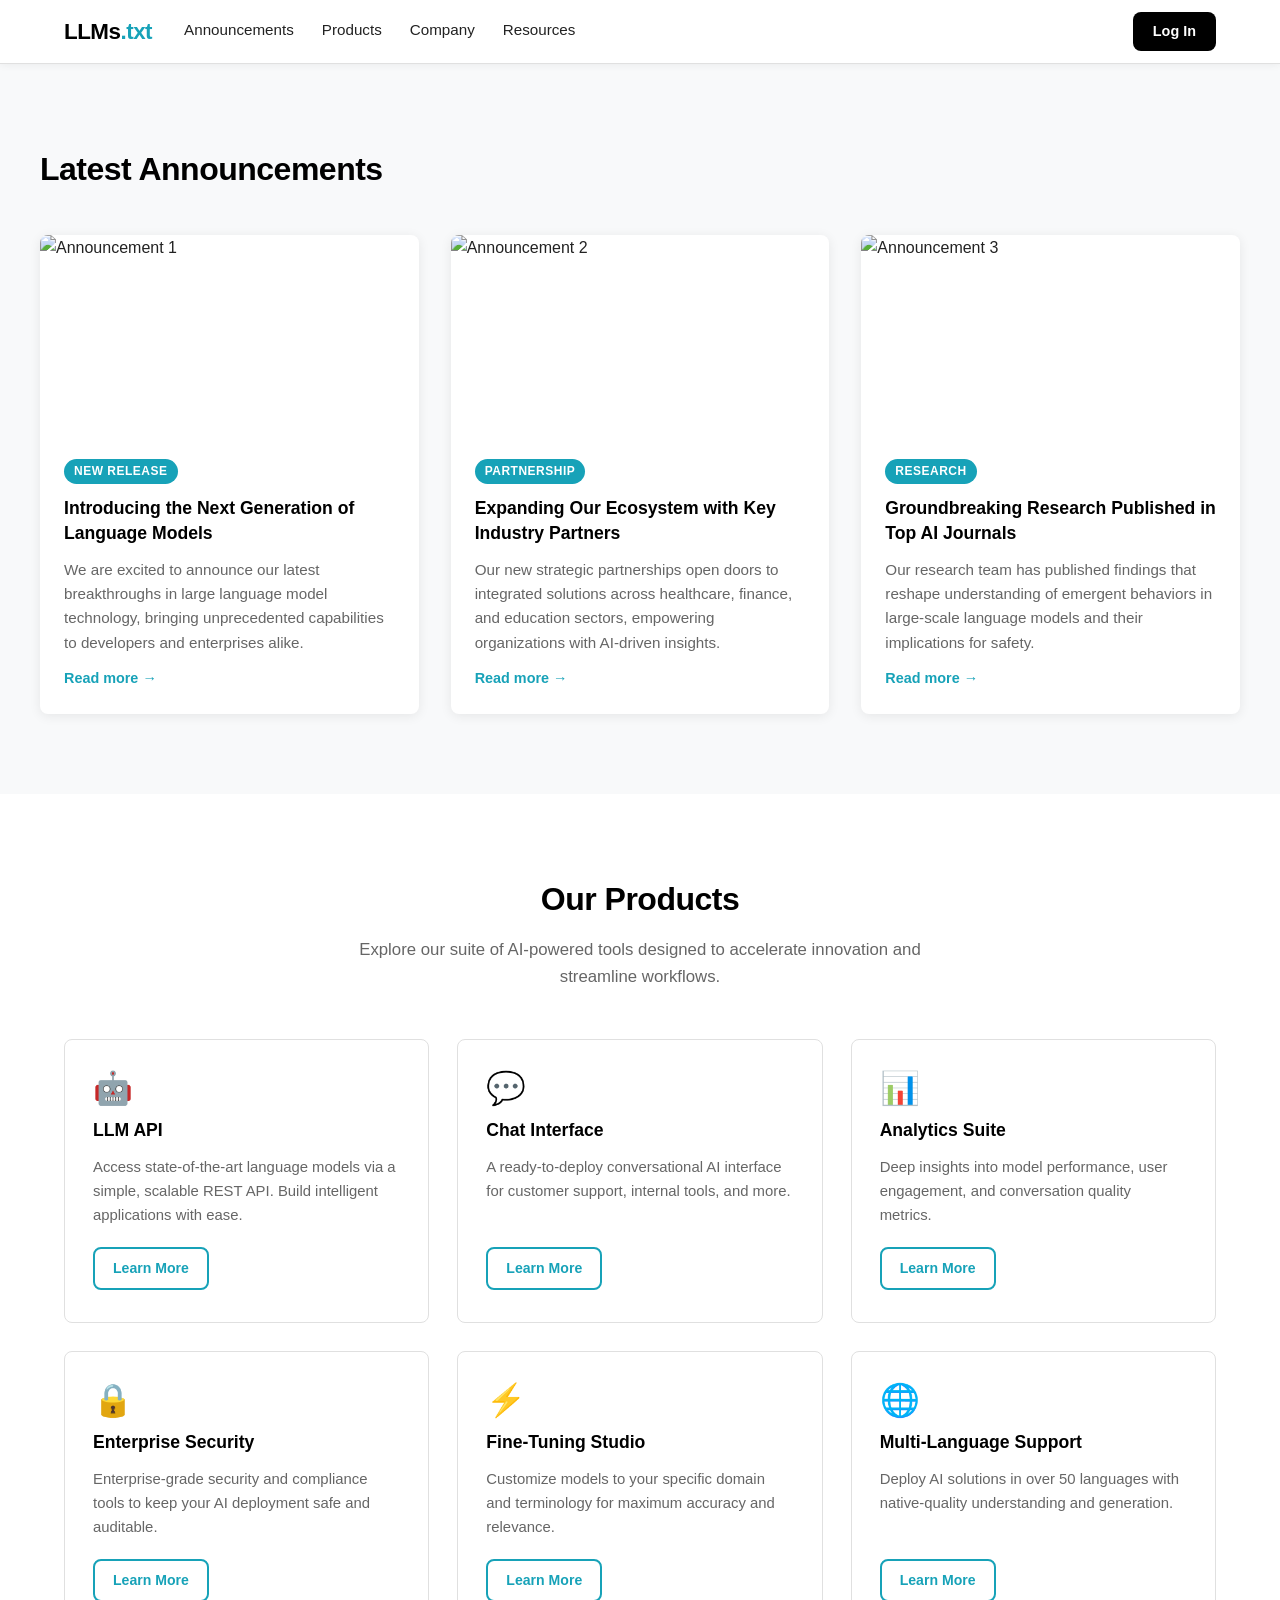
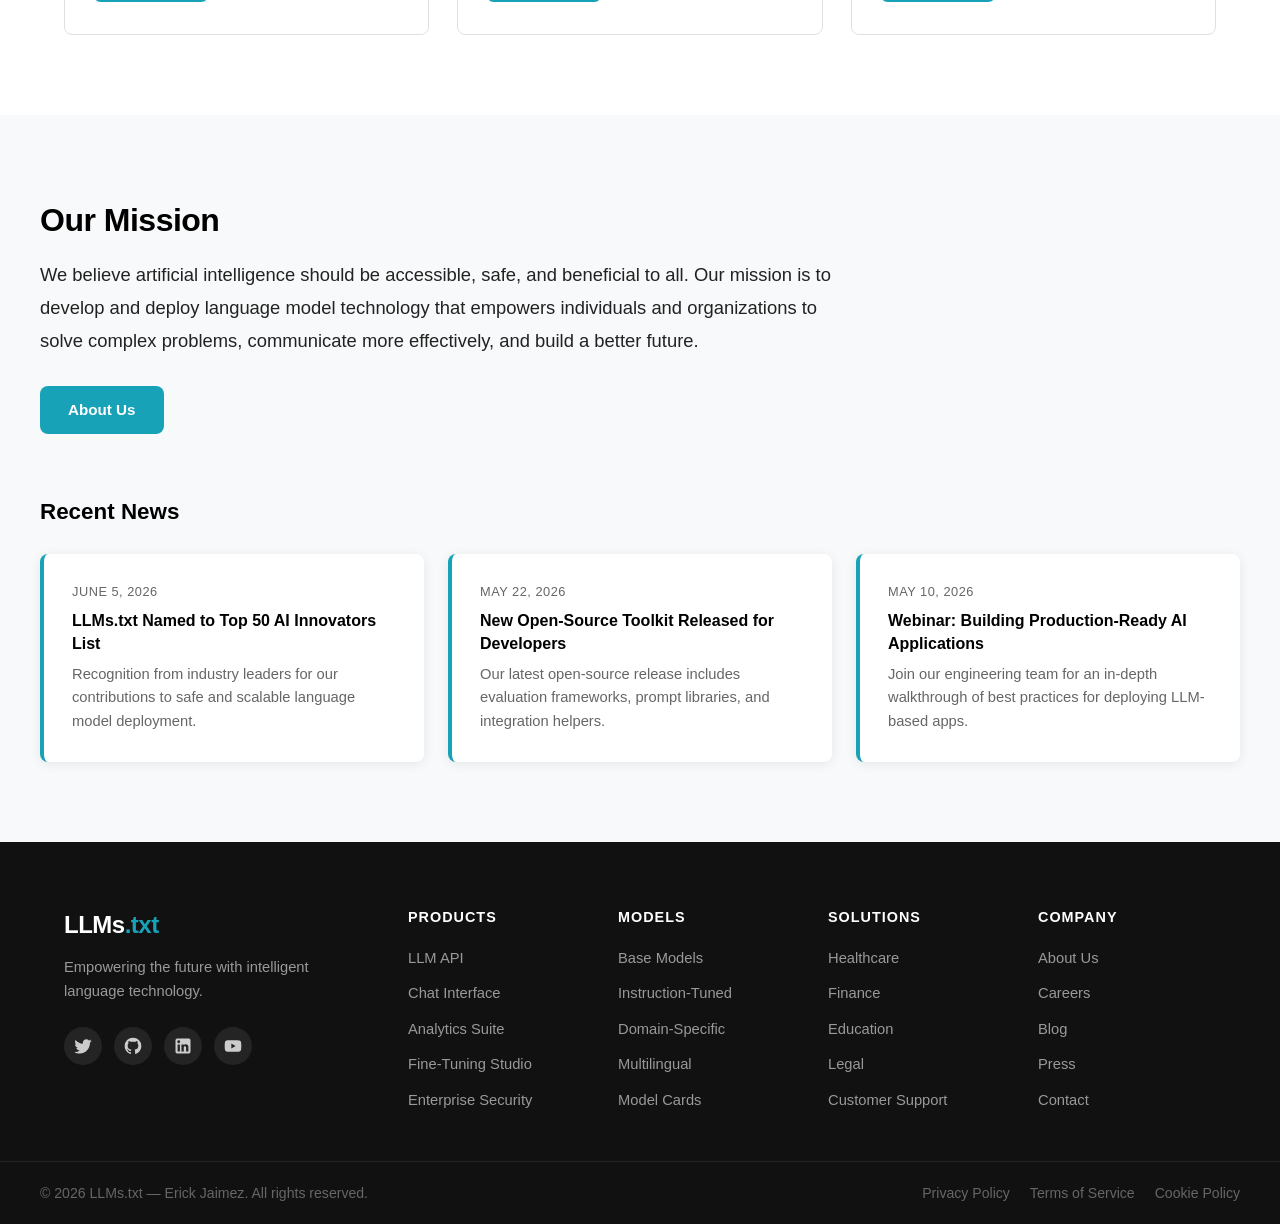
==== index.html @ 75231e80 "Implement UI plan" ====
<!DOCTYPE html>
<html lang="en">
<head>
  <meta charset="UTF-8" />
  <meta name="viewport" content="width=device-width, initial-scale=1.0" />
  <title>LLMs.txt - Erick Jaimez</title>
  <link rel="stylesheet" href="styles.css" />
</head>
<body>

  <!-- HEADER -->
  <header class="site-header">
    <div class="header-inner">
      <a href="/" class="logo">LLMs<span>.txt</span></a>
      <nav class="main-nav">
        <a href="#announcements">Announcements</a>
        <a href="#products">Products</a>
        <a href="#company">Company</a>
        <a href="#footer">Resources</a>
      </nav>
      <div class="header-actions">
        <a href="#login" class="btn-login">Log In</a>
      </div>
    </div>
  </header>

  <!-- MAIN -->
  <main class="site-main">

    <!-- ANNOUNCEMENTS SECTION -->
    <section id="announcements" class="section announcements-section">
      <h2 class="section-title">Latest Announcements</h2>
      <div class="announcements-grid">

        <article class="announcement-card">
          <div class="announcement-image">
            <img src="https://placehold.co/480x300?text=Announcement+1" alt="Announcement 1" />
          </div>
          <div class="announcement-content">
            <span class="announcement-tag">New Release</span>
            <h3>Introducing the Next Generation of Language Models</h3>
            <p>We are excited to announce our latest breakthroughs in large language model technology, bringing unprecedented capabilities to developers and enterprises alike.</p>
            <a href="#" class="read-more">Read more →</a>
          </div>
        </article>

        <article class="announcement-card">
          <div class="announcement-image">
            <img src="https://placehold.co/480x300?text=Announcement+2" alt="Announcement 2" />
          </div>
          <div class="announcement-content">
            <span class="announcement-tag">Partnership</span>
            <h3>Expanding Our Ecosystem with Key Industry Partners</h3>
            <p>Our new strategic partnerships open doors to integrated solutions across healthcare, finance, and education sectors, empowering organizations with AI-driven insights.</p>
            <a href="#" class="read-more">Read more →</a>
          </div>
        </article>

        <article class="announcement-card">
          <div class="announcement-image">
            <img src="https://placehold.co/480x300?text=Announcement+3" alt="Announcement 3" />
          </div>
          <div class="announcement-content">
            <span class="announcement-tag">Research</span>
            <h3>Groundbreaking Research Published in Top AI Journals</h3>
            <p>Our research team has published findings that reshape understanding of emergent behaviors in large-scale language models and their implications for safety.</p>
            <a href="#" class="read-more">Read more →</a>
          </div>
        </article>

      </div>
    </section>

    <!-- PRODUCTS SECTION -->
    <section id="products" class="section products-section">
      <div class="products-intro">
        <h2 class="section-title">Our Products</h2>
        <p class="section-subtitle">Explore our suite of AI-powered tools designed to accelerate innovation and streamline workflows.</p>
      </div>
      <div class="products-grid">

        <div class="product-card">
          <div class="product-icon">🤖</div>
          <h3>LLM API</h3>
          <p>Access state-of-the-art language models via a simple, scalable REST API. Build intelligent applications with ease.</p>
          <a href="#" class="btn-secondary">Learn More</a>
        </div>

        <div class="product-card">
          <div class="product-icon">💬</div>
          <h3>Chat Interface</h3>
          <p>A ready-to-deploy conversational AI interface for customer support, internal tools, and more.</p>
          <a href="#" class="btn-secondary">Learn More</a>
        </div>

        <div class="product-card">
          <div class="product-icon">📊</div>
          <h3>Analytics Suite</h3>
          <p>Deep insights into model performance, user engagement, and conversation quality metrics.</p>
          <a href="#" class="btn-secondary">Learn More</a>
        </div>

        <div class="product-card">
          <div class="product-icon">🔒</div>
          <h3>Enterprise Security</h3>
          <p>Enterprise-grade security and compliance tools to keep your AI deployment safe and auditable.</p>
          <a href="#" class="btn-secondary">Learn More</a>
        </div>

        <div class="product-card">
          <div class="product-icon">⚡</div>
          <h3>Fine-Tuning Studio</h3>
          <p>Customize models to your specific domain and terminology for maximum accuracy and relevance.</p>
          <a href="#" class="btn-secondary">Learn More</a>
        </div>

        <div class="product-card">
          <div class="product-icon">🌐</div>
          <h3>Multi-Language Support</h3>
          <p>Deploy AI solutions in over 50 languages with native-quality understanding and generation.</p>
          <a href="#" class="btn-secondary">Learn More</a>
        </div>

      </div>
    </section>

    <!-- COMPANY INFORMATION SECTION -->
    <section id="company" class="section company-section">
      <div class="company-mission">
        <h2 class="section-title">Our Mission</h2>
        <p class="mission-statement">We believe artificial intelligence should be accessible, safe, and beneficial to all. Our mission is to develop and deploy language model technology that empowers individuals and organizations to solve complex problems, communicate more effectively, and build a better future.</p>
        <a href="#" class="btn-primary">About Us</a>
      </div>

      <div class="news-articles">
        <h3 class="subsection-title">Recent News</h3>
        <div class="news-grid">

          <article class="news-card">
            <span class="news-date">June 5, 2026</span>
            <h4><a href="#">LLMs.txt Named to Top 50 AI Innovators List</a></h4>
            <p>Recognition from industry leaders for our contributions to safe and scalable language model deployment.</p>
          </article>

          <article class="news-card">
            <span class="news-date">May 22, 2026</span>
            <h4><a href="#">New Open-Source Toolkit Released for Developers</a></h4>
            <p>Our latest open-source release includes evaluation frameworks, prompt libraries, and integration helpers.</p>
          </article>

          <article class="news-card">
            <span class="news-date">May 10, 2026</span>
            <h4><a href="#">Webinar: Building Production-Ready AI Applications</a></h4>
            <p>Join our engineering team for an in-depth walkthrough of best practices for deploying LLM-based apps.</p>
          </article>

        </div>
      </div>
    </section>

  </main>

  <!-- FOOTER -->
  <footer id="footer" class="site-footer">
    <div class="footer-inner">

      <div class="footer-brand">
        <a href="/" class="footer-logo">LLMs<span>.txt</span></a>
        <p class="footer-tagline">Empowering the future with intelligent language technology.</p>
        <div class="social-icons">
          <a href="#" class="social-icon" aria-label="Twitter">
            <svg xmlns="http://www.w3.org/2000/svg" viewBox="0 0 24 24" fill="currentColor" width="20" height="20"><path d="M22.46 6c-.77.35-1.6.58-2.46.69.88-.53 1.56-1.37 1.88-2.38-.83.5-1.75.85-2.72 1.05C18.37 4.5 17.26 4 16 4c-2.35 0-4.27 1.92-4.27 4.29 0 .34.04.67.11.98C8.28 9.09 5.11 7.38 3 4.79c-.37.63-.58 1.37-.58 2.15 0 1.49.75 2.81 1.91 3.56-.71 0-1.37-.2-1.95-.5v.03c0 2.08 1.48 3.82 3.44 4.21a4.22 4.22 0 0 1-1.93.07 4.28 4.28 0 0 0 4 2.98 8.521 8.521 0 0 1-5.33 1.84c-.34 0-.68-.02-1.02-.06C3.44 20.29 5.7 21 8.12 21 16 21 20.33 14.46 20.33 8.79c0-.19 0-.37-.01-.56.84-.6 1.56-1.36 2.14-2.23z"/></svg>
          </a>
          <a href="#" class="social-icon" aria-label="GitHub">
            <svg xmlns="http://www.w3.org/2000/svg" viewBox="0 0 24 24" fill="currentColor" width="20" height="20"><path d="M12 2A10 10 0 0 0 2 12c0 4.42 2.87 8.17 6.84 9.5.5.08.66-.23.66-.5v-1.69c-2.77.6-3.36-1.34-3.36-1.34-.46-1.16-1.11-1.47-1.11-1.47-.91-.62.07-.6.07-.6 1 .07 1.53 1.03 1.53 1.03.87 1.52 2.34 1.07 2.91.83.09-.65.35-1.09.63-1.34-2.22-.25-4.55-1.11-4.55-4.92 0-1.11.38-2 1.03-2.71-.1-.25-.45-1.29.1-2.64 0 0 .84-.27 2.75 1.02.79-.22 1.65-.33 2.5-.33.85 0 1.71.11 2.5.33 1.91-1.29 2.75-1.02 2.75-1.02.55 1.35.2 2.39.1 2.64.65.71 1.03 1.6 1.03 2.71 0 3.82-2.34 4.66-4.57 4.91.36.31.69.92.69 1.85V21c0 .27.16.59.67.5C19.14 20.16 22 16.42 22 12A10 10 0 0 0 12 2z"/></svg>
          </a>
          <a href="#" class="social-icon" aria-label="LinkedIn">
            <svg xmlns="http://www.w3.org/2000/svg" viewBox="0 0 24 24" fill="currentColor" width="20" height="20"><path d="M19 3a2 2 0 0 1 2 2v14a2 2 0 0 1-2 2H5a2 2 0 0 1-2-2V5a2 2 0 0 1 2-2h14m-.5 15.5v-5.3a3.26 3.26 0 0 0-3.26-3.26c-.85 0-1.84.52-2.32 1.3v-1.11h-2.79v8.37h2.79v-4.93c0-.77.62-1.4 1.39-1.4a1.4 1.4 0 0 1 1.4 1.4v4.93h2.79M6.88 8.56a1.68 1.68 0 0 0 1.68-1.68c0-.93-.75-1.69-1.68-1.69a1.69 1.69 0 0 0-1.69 1.69c0 .93.76 1.68 1.69 1.68m1.39 9.94v-8.37H5.5v8.37h2.77z"/></svg>
          </a>
          <a href="#" class="social-icon" aria-label="YouTube">
            <svg xmlns="http://www.w3.org/2000/svg" viewBox="0 0 24 24" fill="currentColor" width="20" height="20"><path d="M10 15l5.19-3L10 9v6m11.56-7.83c.13.47.22 1.1.28 1.9.07.8.1 1.49.1 2.09L22 12c0 2.19-.16 3.8-.44 4.83-.25.9-.83 1.48-1.73 1.73-.47.13-1.33.22-2.65.28-1.3.07-2.49.1-3.59.1L12 19c-4.19 0-6.8-.16-7.83-.44-.9-.25-1.48-.83-1.73-1.73-.13-.47-.22-1.1-.28-1.9-.07-.8-.1-1.49-.1-2.09L2 12c0-2.19.16-3.8.44-4.83.25-.9.83-1.48 1.73-1.73.47-.13 1.33-.22 2.65-.28 1.3-.07 2.49-.1 3.59-.1L12 5c4.19 0 6.8.16 7.83.44.9.25 1.48.83 1.73 1.73z"/></svg>
          </a>
        </div>
      </div>

      <div class="footer-links">
        <div class="footer-column">
          <h4>Products</h4>
          <ul>
            <li><a href="#">LLM API</a></li>
            <li><a href="#">Chat Interface</a></li>
            <li><a href="#">Analytics Suite</a></li>
            <li><a href="#">Fine-Tuning Studio</a></li>
            <li><a href="#">Enterprise Security</a></li>
          </ul>
        </div>

        <div class="footer-column">
          <h4>Models</h4>
          <ul>
            <li><a href="#">Base Models</a></li>
            <li><a href="#">Instruction-Tuned</a></li>
            <li><a href="#">Domain-Specific</a></li>
            <li><a href="#">Multilingual</a></li>
            <li><a href="#">Model Cards</a></li>
          </ul>
        </div>

        <div class="footer-column">
          <h4>Solutions</h4>
          <ul>
            <li><a href="#">Healthcare</a></li>
            <li><a href="#">Finance</a></li>
            <li><a href="#">Education</a></li>
            <li><a href="#">Legal</a></li>
            <li><a href="#">Customer Support</a></li>
          </ul>
        </div>

        <div class="footer-column">
          <h4>Company</h4>
          <ul>
            <li><a href="#">About Us</a></li>
            <li><a href="#">Careers</a></li>
            <li><a href="#">Blog</a></li>
            <li><a href="#">Press</a></li>
            <li><a href="#">Contact</a></li>
          </ul>
        </div>
      </div>

    </div>

    <div class="footer-bottom">
      <div class="footer-bottom-inner">
        <p class="copyright">© 2026 LLMs.txt — Erick Jaimez. All rights reserved.</p>
        <div class="legal-links">
          <a href="#">Privacy Policy</a>
          <a href="#">Terms of Service</a>
          <a href="#">Cookie Policy</a>
        </div>
      </div>
    </div>
  </footer>

</body>
</html>
---- styles.css ----
/* =============================================
   DESIGN TOKENS
   ============================================= */
:root {
  --color-primary: #000000;
  --color-secondary: #17A2B8;
  --color-bg: #FFFFFF;
  --color-bg-alt: #F8F9FA;
  --color-bg-dark: #111111;
  --color-text: #222222;
  --color-text-light: #666666;
  --color-border: #E0E0E0;
  --font-family: -apple-system, BlinkMacSystemFont, 'Segoe UI', Roboto, Oxygen, Ubuntu, sans-serif;
  --header-height: 64px;
  --max-width: 1200px;
  --radius: 8px;
  --shadow: 0 2px 12px rgba(0,0,0,0.08);
  --shadow-hover: 0 6px 24px rgba(0,0,0,0.14);
  --transition: 0.2s ease;
}

/* =============================================
   RESET & BASE
   ============================================= */
*, *::before, *::after {
  box-sizing: border-box;
  margin: 0;
  padding: 0;
}

html {
  scroll-behavior: smooth;
}

body {
  font-family: var(--font-family);
  background-color: var(--color-bg);
  color: var(--color-text);
  line-height: 1.6;
  font-size: 16px;
}

a {
  color: var(--color-secondary);
  text-decoration: none;
  transition: color var(--transition);
}

a:hover {
  color: #0f7a8a;
}

img {
  max-width: 100%;
  height: auto;
  display: block;
  border-radius: var(--radius);
}

ul {
  list-style: none;
}

/* =============================================
   HEADER
   ============================================= */
.site-header {
  position: fixed;
  top: 0;
  left: 0;
  right: 0;
  height: var(--header-height);
  background: var(--color-bg);
  border-bottom: 1px solid var(--color-border);
  z-index: 1000;
  box-shadow: 0 1px 8px rgba(0,0,0,0.06);
}

.header-inner {
  max-width: var(--max-width);
  margin: 0 auto;
  padding: 0 24px;
  height: 100%;
  display: flex;
  align-items: center;
  gap: 32px;
}

.logo {
  font-size: 1.4rem;
  font-weight: 700;
  color: var(--color-primary);
  letter-spacing: -0.5px;
  flex-shrink: 0;
}

.logo span {
  color: var(--color-secondary);
}

.logo:hover {
  color: var(--color-primary);
  opacity: 0.8;
}

.main-nav {
  display: flex;
  align-items: center;
  gap: 28px;
  flex: 1;
}

.main-nav a {
  color: var(--color-text);
  font-weight: 500;
  font-size: 0.95rem;
  padding: 4px 0;
  border-bottom: 2px solid transparent;
  transition: color var(--transition), border-color var(--transition);
}

.main-nav a:hover {
  color: var(--color-secondary);
  border-bottom-color: var(--color-secondary);
}

.header-actions {
  flex-shrink: 0;
  margin-left: auto;
}

.btn-login {
  display: inline-block;
  padding: 8px 20px;
  background: var(--color-primary);
  color: #FFFFFF !important;
  border-radius: var(--radius);
  font-weight: 600;
  font-size: 0.9rem;
  transition: background var(--transition), transform var(--transition);
}

.btn-login:hover {
  background: #333333;
  transform: translateY(-1px);
  color: #FFFFFF !important;
}

/* =============================================
   MAIN LAYOUT
   ============================================= */
.site-main {
  margin-top: var(--header-height);
}

.section {
  padding: 80px 24px;
  max-width: var(--max-width);
  margin: 0 auto;
}

.section-title {
  font-size: 2rem;
  font-weight: 700;
  color: var(--color-primary);
  margin-bottom: 12px;
  letter-spacing: -0.5px;
}

.section-subtitle {
  font-size: 1.05rem;
  color: var(--color-text-light);
  margin-bottom: 40px;
  max-width: 600px;
}

.subsection-title {
  font-size: 1.4rem;
  font-weight: 700;
  color: var(--color-primary);
  margin-bottom: 24px;
  margin-top: 60px;
}

/* =============================================
   ANNOUNCEMENTS SECTION
   ============================================= */
.announcements-section {
  background: var(--color-bg-alt);
  max-width: 100%;
  padding: 80px 24px;
}

.announcements-section .section-title {
  max-width: var(--max-width);
  margin: 0 auto 40px;
}

.announcements-grid {
  max-width: var(--max-width);
  margin: 0 auto;
  display: grid;
  grid-template-columns: repeat(auto-fit, minmax(320px, 1fr));
  gap: 32px;
}

.announcement-card {
  background: var(--color-bg);
  border-radius: var(--radius);
  overflow: hidden;
  box-shadow: var(--shadow);
  transition: box-shadow var(--transition), transform var(--transition);
  display: flex;
  flex-direction: column;
}

.announcement-card:hover {
  box-shadow: var(--shadow-hover);
  transform: translateY(-3px);
}

.announcement-image img {
  width: 100%;
  height: 200px;
  object-fit: cover;
  border-radius: 0;
}

.announcement-content {
  padding: 24px;
  flex: 1;
  display: flex;
  flex-direction: column;
  gap: 12px;
}

.announcement-tag {
  display: inline-block;
  background: var(--color-secondary);
  color: #FFFFFF;
  font-size: 0.75rem;
  font-weight: 600;
  padding: 3px 10px;
  border-radius: 20px;
  text-transform: uppercase;
  letter-spacing: 0.5px;
  width: fit-content;
}

.announcement-content h3 {
  font-size: 1.1rem;
  font-weight: 700;
  color: var(--color-primary);
  line-height: 1.4;
}

.announcement-content p {
  color: var(--color-text-light);
  font-size: 0.95rem;
  flex: 1;
}

.read-more {
  font-weight: 600;
  font-size: 0.9rem;
  color: var(--color-secondary);
  transition: gap var(--transition);
  display: inline-flex;
  align-items: center;
  gap: 4px;
}

.read-more:hover {
  color: #0f7a8a;
  gap: 8px;
}

/* =============================================
   PRODUCTS SECTION
   ============================================= */
.products-section {
  text-align: center;
}

.products-intro {
  margin-bottom: 48px;
}

.products-intro .section-subtitle {
  margin: 0 auto;
}

.products-grid {
  display: grid;
  grid-template-columns: repeat(auto-fit, minmax(280px, 1fr));
  gap: 28px;
  text-align: left;
}

.product-card {
  background: var(--color-bg);
  border: 1px solid var(--color-border);
  border-radius: var(--radius);
  padding: 32px 28px;
  display: flex;
  flex-direction: column;
  gap: 12px;
  transition: box-shadow var(--transition), transform var(--transition), border-color var(--transition);
}

.product-card:hover {
  box-shadow: var(--shadow-hover);
  transform: translateY(-3px);
  border-color: var(--color-secondary);
}

.product-icon {
  font-size: 2rem;
  line-height: 1;
}

.product-card h3 {
  font-size: 1.1rem;
  font-weight: 700;
  color: var(--color-primary);
}

.product-card p {
  color: var(--color-text-light);
  font-size: 0.93rem;
  flex: 1;
}

.btn-secondary {
  display: inline-block;
  padding: 8px 18px;
  border: 2px solid var(--color-secondary);
  color: var(--color-secondary);
  border-radius: var(--radius);
  font-weight: 600;
  font-size: 0.88rem;
  transition: background var(--transition), color var(--transition), transform var(--transition);
  width: fit-content;
  margin-top: 8px;
}

.btn-secondary:hover {
  background: var(--color-secondary);
  color: #FFFFFF;
  transform: translateY(-1px);
}

/* =============================================
   COMPANY SECTION
   ============================================= */
.company-section {
  background: var(--color-bg-alt);
  max-width: 100%;
  padding: 80px 24px;
}

.company-mission {
  max-width: var(--max-width);
  margin: 0 auto 0;
}

.mission-statement {
  font-size: 1.15rem;
  color: var(--color-text);
  line-height: 1.8;
  margin-bottom: 28px;
  max-width: 800px;
}

.btn-primary {
  display: inline-block;
  padding: 12px 28px;
  background: var(--color-secondary);
  color: #FFFFFF;
  border-radius: var(--radius);
  font-weight: 600;
  font-size: 0.95rem;
  transition: background var(--transition), transform var(--transition);
}

.btn-primary:hover {
  background: #0f7a8a;
  color: #FFFFFF;
  transform: translateY(-1px);
}

.news-articles {
  max-width: var(--max-width);
  margin: 0 auto;
}

.news-grid {
  display: grid;
  grid-template-columns: repeat(auto-fit, minmax(280px, 1fr));
  gap: 24px;
}

.news-card {
  background: var(--color-bg);
  border-radius: var(--radius);
  padding: 28px;
  border-left: 4px solid var(--color-secondary);
  box-shadow: var(--shadow);
  display: flex;
  flex-direction: column;
  gap: 8px;
  transition: box-shadow var(--transition), transform var(--transition);
}

.news-card:hover {
  box-shadow: var(--shadow-hover);
  transform: translateY(-2px);
}

.news-date {
  font-size: 0.8rem;
  color: var(--color-text-light);
  font-weight: 500;
  text-transform: uppercase;
  letter-spacing: 0.5px;
}

.news-card h4 {
  font-size: 1rem;
  font-weight: 700;
  line-height: 1.4;
}

.news-card h4 a {
  color: var(--color-primary);
  transition: color var(--transition);
}

.news-card h4 a:hover {
  color: var(--color-secondary);
}

.news-card p {
  color: var(--color-text-light);
  font-size: 0.92rem;
}

/* =============================================
   FOOTER
   ============================================= */
.site-footer {
  background: var(--color-bg-dark);
  color: #CCCCCC;
  padding-top: 64px;
}

.footer-inner {
  max-width: var(--max-width);
  margin: 0 auto;
  padding: 0 24px 48px;
  display: grid;
  grid-template-columns: 280px 1fr;
  gap: 64px;
}

.footer-logo {
  font-size: 1.5rem;
  font-weight: 700;
  color: #FFFFFF;
  letter-spacing: -0.5px;
  display: inline-block;
  margin-bottom: 12px;
}

.footer-logo span {
  color: var(--color-secondary);
}

.footer-logo:hover {
  color: #FFFFFF;
  opacity: 0.85;
}

.footer-tagline {
  color: #999999;
  font-size: 0.92rem;
  line-height: 1.6;
  margin-bottom: 24px;
}

.social-icons {
  display: flex;
  gap: 12px;
  flex-wrap: wrap;
}

.social-icon {
  display: flex;
  align-items: center;
  justify-content: center;
  width: 38px;
  height: 38px;
  background: rgba(255,255,255,0.08);
  border-radius: 50%;
  color: #CCCCCC;
  transition: background var(--transition), color var(--transition), transform var(--transition);
}

.social-icon:hover {
  background: var(--color-secondary);
  color: #FFFFFF;
  transform: translateY(-2px);
}

.footer-links {
  display: grid;
  grid-template-columns: repeat(4, 1fr);
  gap: 32px;
}

.footer-column h4 {
  color: #FFFFFF;
  font-size: 0.9rem;
  font-weight: 700;
  text-transform: uppercase;
  letter-spacing: 1px;
  margin-bottom: 16px;
}

.footer-column ul {
  display: flex;
  flex-direction: column;
  gap: 10px;
}

.footer-column ul li a {
  color: #999999;
  font-size: 0.92rem;
  transition: color var(--transition);
}

.footer-column ul li a:hover {
  color: var(--color-secondary);
}

.footer-bottom {
  border-top: 1px solid rgba(255,255,255,0.08);
  padding: 20px 24px;
}

.footer-bottom-inner {
  max-width: var(--max-width);
  margin: 0 auto;
  display: flex;
  align-items: center;
  justify-content: space-between;
  gap: 24px;
  flex-wrap: wrap;
}

.copyright {
  color: #666666;
  font-size: 0.88rem;
}

.legal-links {
  display: flex;
  gap: 20px;
}

.legal-links a {
  color: #666666;
  font-size: 0.88rem;
  transition: color var(--transition);
}

.legal-links a:hover {
  color: var(--color-secondary);
}

/* =============================================
   RESPONSIVE BREAKPOINTS
   ============================================= */

/* Tablet */
@media (max-width: 900px) {
  .footer-inner {
    grid-template-columns: 1fr;
    gap: 40px;
  }

  .footer-links {
    grid-template-columns: repeat(2, 1fr);
  }

  .header-inner {
    gap: 20px;
  }

  .main-nav {
    gap: 18px;
  }
}

/* Mobile */
@media (max-width: 640px) {
  .main-nav {
    display: none;
  }

  .header-inner {
    justify-content: space-between;
  }

  .section {
    padding: 48px 16px;
  }

  .announcements-section,
  .company-section {
    padding: 48px 16px;
  }

  .section-title {
    font-size: 1.5rem;
  }

  .announcements-grid,
  .products-grid,
  .news-grid {
    grid-template-columns: 1fr;
  }

  .footer-links {
    grid-template-columns: repeat(2, 1fr);
    gap: 24px;
  }

  .footer-bottom-inner {
    flex-direction: column;
    align-items: flex-start;
    gap: 12px;
  }

  .legal-links {
    flex-wrap: wrap;
    gap: 12px;
  }

  .mission-statement {
    font-size: 1rem;
  }
}

@media (max-width: 400px) {
  .footer-links {
    grid-template-columns: 1fr;
  }
}
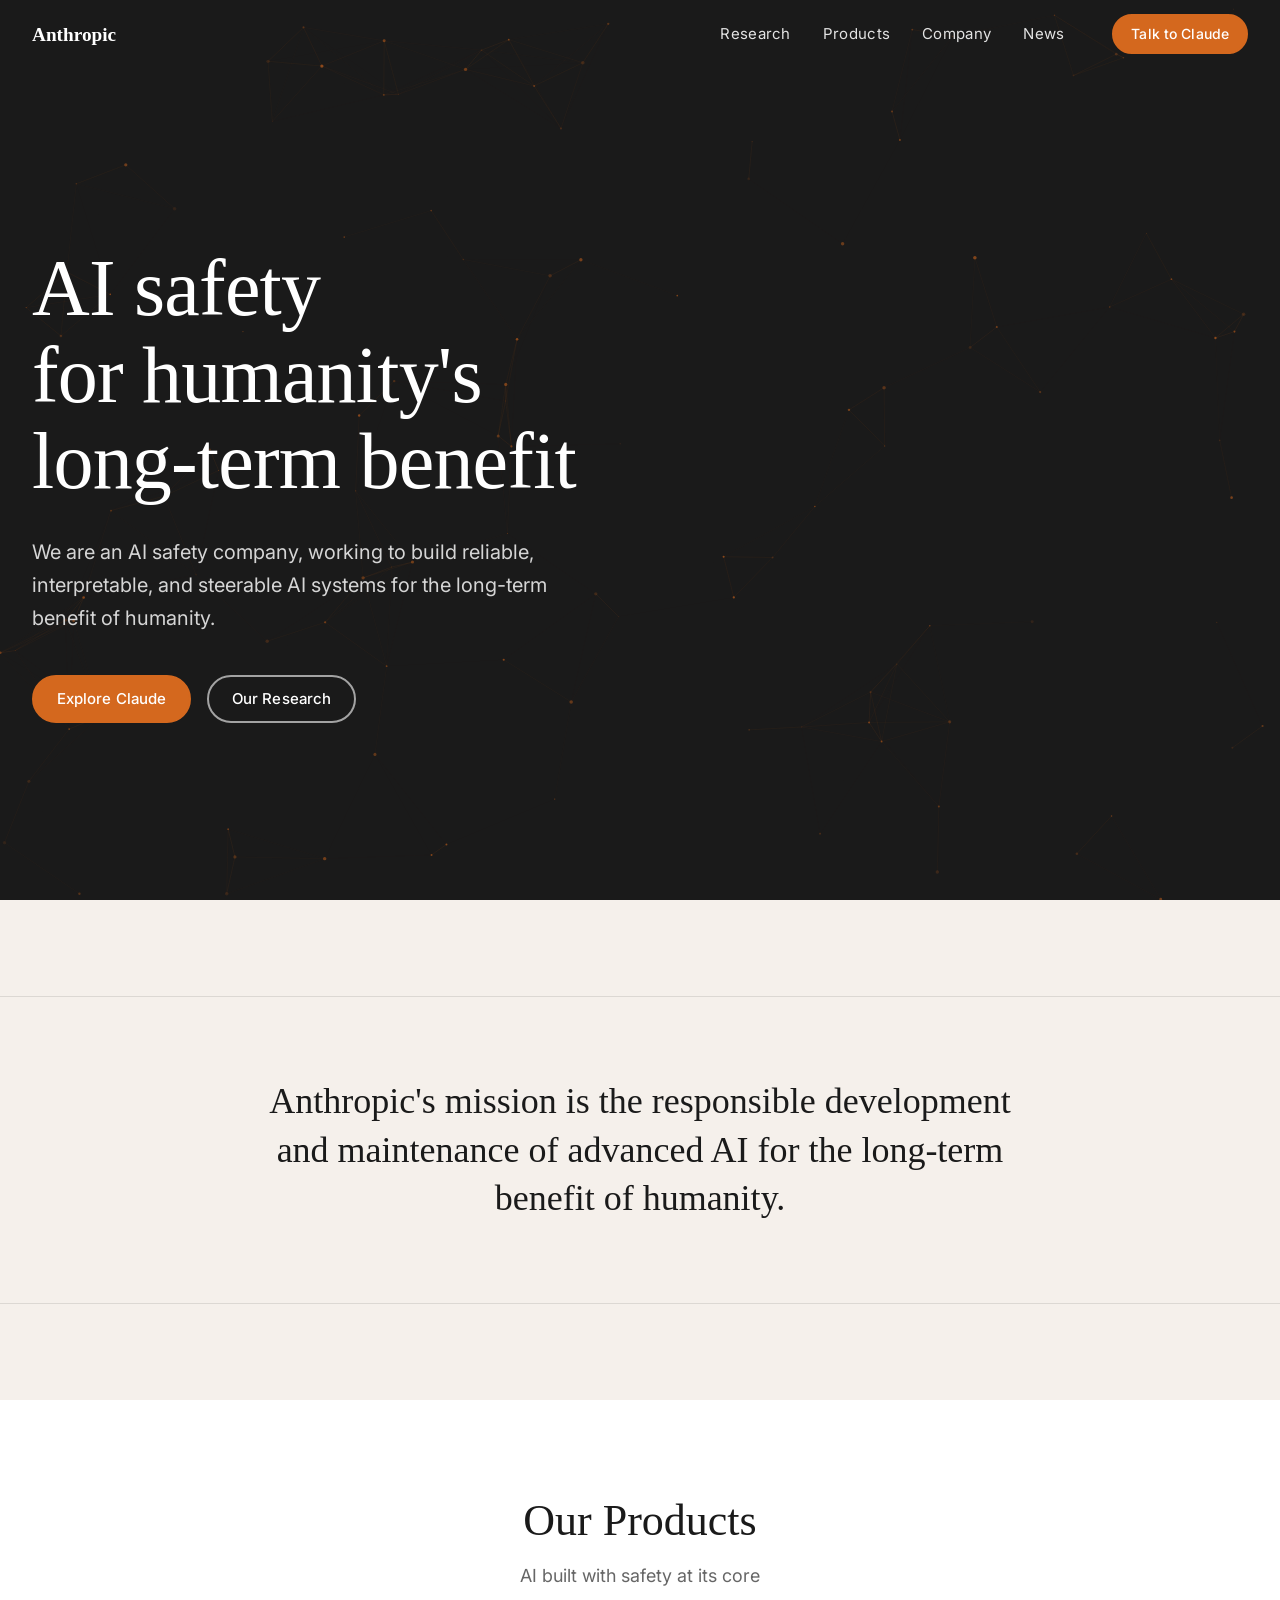
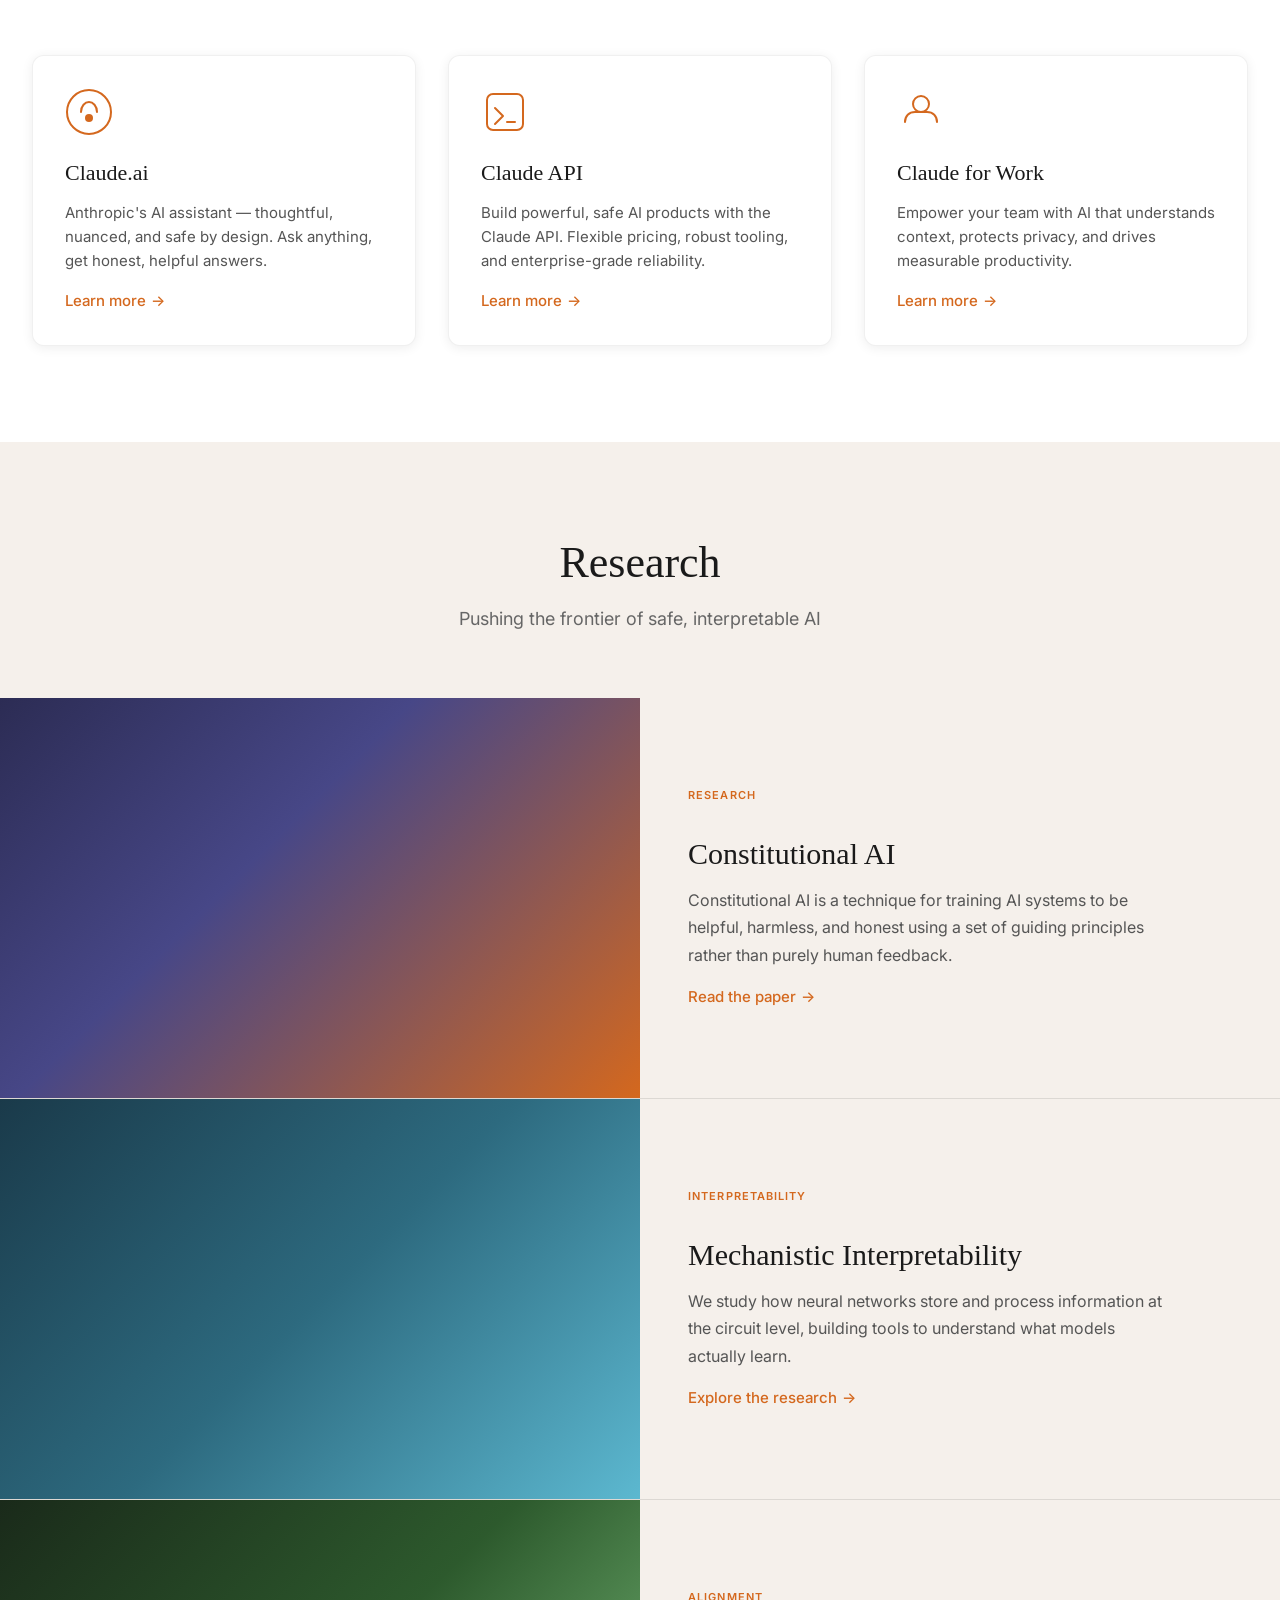
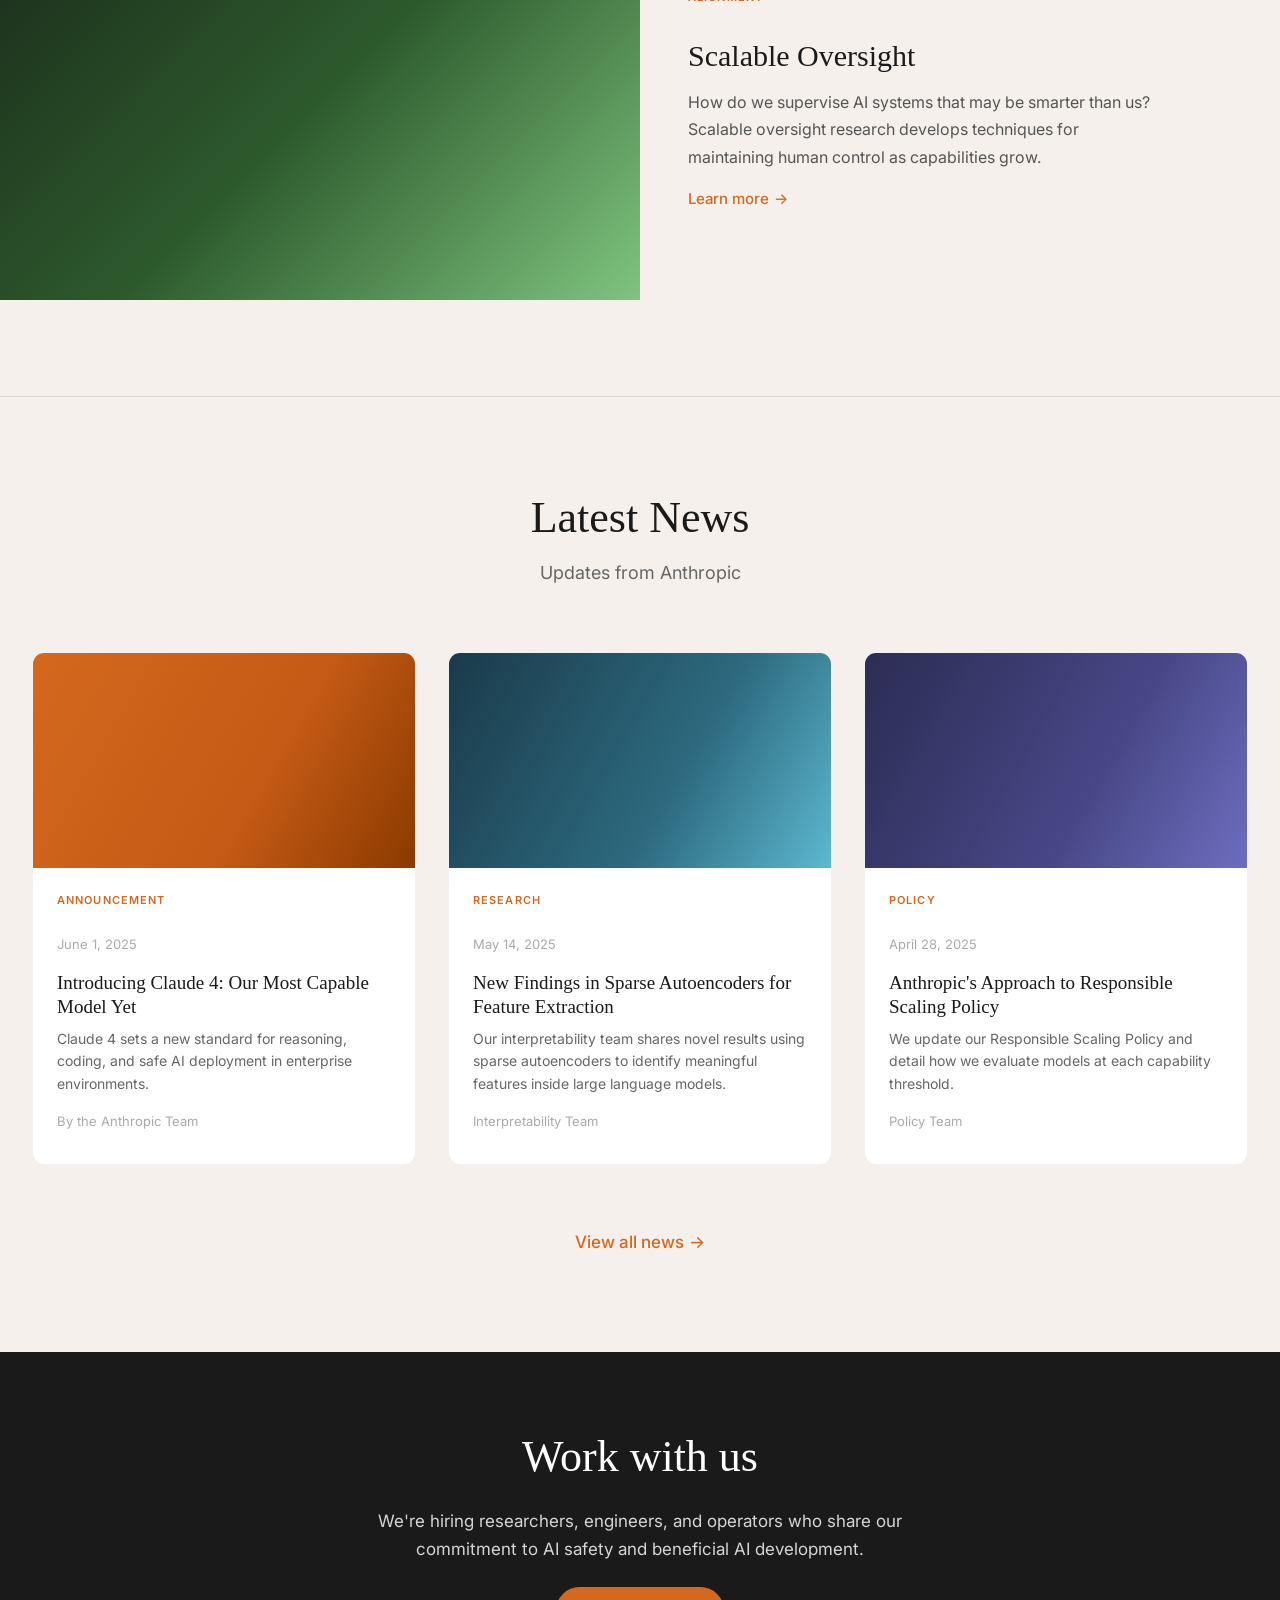
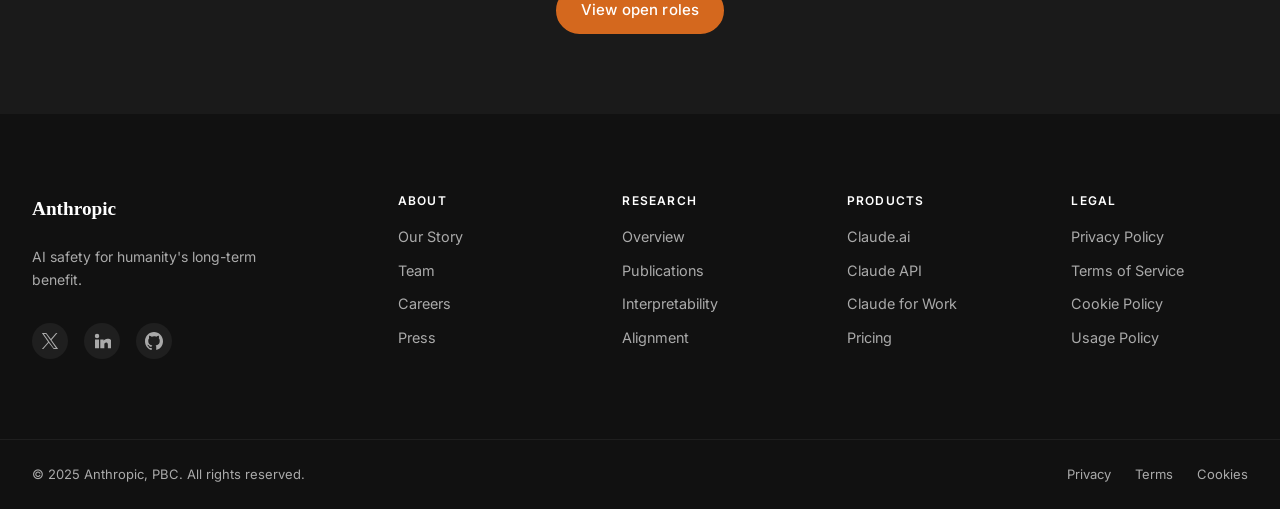
==== commit 6c59af31: "Implement UI plan" ====
--- a/index.html
+++ b/index.html
@@ -3,245 +3,358 @@
 <head>
   <meta charset="UTF-8" />
   <meta name="viewport" content="width=device-width, initial-scale=1.0" />
-  <title>LLMs.txt - Erick Jaimez</title>
+  <title>Anthropic — AI Safety Company</title>
+  <link rel="preconnect" href="https://fonts.googleapis.com" />
+  <link rel="preconnect" href="https://fonts.gstatic.com" crossorigin />
+  <link href="https://fonts.googleapis.com/css2?family=Inter:wght@300;400;500;600&display=swap" rel="stylesheet" />
   <link rel="stylesheet" href="styles.css" />
 </head>
 <body>
 
-  <!-- HEADER -->
-  <header class="site-header">
-    <div class="header-inner">
-      <a href="/" class="logo">LLMs<span>.txt</span></a>
-      <nav class="main-nav">
-        <a href="#announcements">Announcements</a>
-        <a href="#products">Products</a>
-        <a href="#company">Company</a>
-        <a href="#footer">Resources</a>
+  <!-- ═══════════════════════════════════════════════
+       NAVIGATION
+  ════════════════════════════════════════════════════ -->
+  <header class="site-nav" id="site-nav" role="banner">
+    <div class="nav-inner container">
+      <!-- Logo -->
+      <a href="/" class="nav-logo" aria-label="Anthropic home">
+        <svg class="logo-svg" viewBox="0 0 160 32" fill="none" xmlns="http://www.w3.org/2000/svg" aria-hidden="true">
+          <text x="0" y="24" font-family="Georgia, serif" font-size="22" font-weight="600" fill="currentColor">Anthropic</text>
+        </svg>
+      </a>
+
+      <!-- Primary links (desktop) -->
+      <nav class="nav-links" aria-label="Primary navigation">
+        <a href="#research" class="nav-link">Research</a>
+        <a href="#products" class="nav-link">Products</a>
+        <a href="#company" class="nav-link">Company</a>
+        <a href="#news" class="nav-link">News</a>
       </nav>
-      <div class="header-actions">
-        <a href="#login" class="btn-login">Log In</a>
-      </div>
+
+      <!-- CTA -->
+      <a href="#" class="btn btn-filled nav-cta">Talk to Claude</a>
+
+      <!-- Hamburger (mobile) -->
+      <button class="hamburger" id="hamburger" aria-label="Open menu" aria-expanded="false" aria-controls="mobile-drawer">
+        <span class="ham-bar"></span>
+        <span class="ham-bar"></span>
+        <span class="ham-bar"></span>
+      </button>
+    </div>
+
+    <!-- Mobile drawer -->
+    <div class="mobile-drawer" id="mobile-drawer" role="dialog" aria-modal="true" aria-label="Mobile navigation">
+      <nav class="mobile-nav-links" aria-label="Mobile navigation">
+        <a href="#research" class="mobile-nav-link">Research</a>
+        <a href="#products" class="mobile-nav-link">Products</a>
+        <a href="#company" class="mobile-nav-link">Company</a>
+        <a href="#news" class="mobile-nav-link">News</a>
+        <a href="#" class="btn btn-filled mobile-cta">Talk to Claude</a>
+      </nav>
     </div>
   </header>
 
-  <!-- MAIN -->
-  <main class="site-main">
-
-    <!-- ANNOUNCEMENTS SECTION -->
-    <section id="announcements" class="section announcements-section">
-      <h2 class="section-title">Latest Announcements</h2>
-      <div class="announcements-grid">
-
-        <article class="announcement-card">
-          <div class="announcement-image">
-            <img src="https://placehold.co/480x300?text=Announcement+1" alt="Announcement 1" />
+  <main id="main-content">
+
+    <!-- ═══════════════════════════════════════════════
+         HERO SECTION
+    ════════════════════════════════════════════════════ -->
+    <section class="hero" aria-label="Hero">
+      <canvas class="hero-canvas" id="hero-canvas" aria-hidden="true"></canvas>
+      <div class="hero-content container">
+        <div class="hero-text">
+          <h1 class="hero-headline">AI safety<br />for humanity's<br />long-term benefit</h1>
+          <p class="hero-sub">We are an AI safety company, working to build reliable, interpretable, and steerable AI systems for the long-term benefit of humanity.</p>
+          <div class="hero-ctas">
+            <a href="#products" class="btn btn-filled">Explore Claude</a>
+            <a href="#research" class="btn btn-outlined">Our Research</a>
           </div>
-          <div class="announcement-content">
-            <span class="announcement-tag">New Release</span>
-            <h3>Introducing the Next Generation of Language Models</h3>
-            <p>We are excited to announce our latest breakthroughs in large language model technology, bringing unprecedented capabilities to developers and enterprises alike.</p>
-            <a href="#" class="read-more">Read more →</a>
-          </div>
-        </article>
-
-        <article class="announcement-card">
-          <div class="announcement-image">
-            <img src="https://placehold.co/480x300?text=Announcement+2" alt="Announcement 2" />
-          </div>
-          <div class="announcement-content">
-            <span class="announcement-tag">Partnership</span>
-            <h3>Expanding Our Ecosystem with Key Industry Partners</h3>
-            <p>Our new strategic partnerships open doors to integrated solutions across healthcare, finance, and education sectors, empowering organizations with AI-driven insights.</p>
-            <a href="#" class="read-more">Read more →</a>
-          </div>
-        </article>
-
-        <article class="announcement-card">
-          <div class="announcement-image">
-            <img src="https://placehold.co/480x300?text=Announcement+3" alt="Announcement 3" />
-          </div>
-          <div class="announcement-content">
-            <span class="announcement-tag">Research</span>
-            <h3>Groundbreaking Research Published in Top AI Journals</h3>
-            <p>Our research team has published findings that reshape understanding of emergent behaviors in large-scale language models and their implications for safety.</p>
-            <a href="#" class="read-more">Read more →</a>
-          </div>
-        </article>
-
-      </div>
-    </section>
-
-    <!-- PRODUCTS SECTION -->
-    <section id="products" class="section products-section">
-      <div class="products-intro">
-        <h2 class="section-title">Our Products</h2>
-        <p class="section-subtitle">Explore our suite of AI-powered tools designed to accelerate innovation and streamline workflows.</p>
-      </div>
-      <div class="products-grid">
-
-        <div class="product-card">
-          <div class="product-icon">🤖</div>
-          <h3>LLM API</h3>
-          <p>Access state-of-the-art language models via a simple, scalable REST API. Build intelligent applications with ease.</p>
-          <a href="#" class="btn-secondary">Learn More</a>
-        </div>
-
-        <div class="product-card">
-          <div class="product-icon">💬</div>
-          <h3>Chat Interface</h3>
-          <p>A ready-to-deploy conversational AI interface for customer support, internal tools, and more.</p>
-          <a href="#" class="btn-secondary">Learn More</a>
-        </div>
-
-        <div class="product-card">
-          <div class="product-icon">📊</div>
-          <h3>Analytics Suite</h3>
-          <p>Deep insights into model performance, user engagement, and conversation quality metrics.</p>
-          <a href="#" class="btn-secondary">Learn More</a>
-        </div>
-
-        <div class="product-card">
-          <div class="product-icon">🔒</div>
-          <h3>Enterprise Security</h3>
-          <p>Enterprise-grade security and compliance tools to keep your AI deployment safe and auditable.</p>
-          <a href="#" class="btn-secondary">Learn More</a>
-        </div>
-
-        <div class="product-card">
-          <div class="product-icon">⚡</div>
-          <h3>Fine-Tuning Studio</h3>
-          <p>Customize models to your specific domain and terminology for maximum accuracy and relevance.</p>
-          <a href="#" class="btn-secondary">Learn More</a>
-        </div>
-
-        <div class="product-card">
-          <div class="product-icon">🌐</div>
-          <h3>Multi-Language Support</h3>
-          <p>Deploy AI solutions in over 50 languages with native-quality understanding and generation.</p>
-          <a href="#" class="btn-secondary">Learn More</a>
-        </div>
-
-      </div>
-    </section>
-
-    <!-- COMPANY INFORMATION SECTION -->
-    <section id="company" class="section company-section">
-      <div class="company-mission">
-        <h2 class="section-title">Our Mission</h2>
-        <p class="mission-statement">We believe artificial intelligence should be accessible, safe, and beneficial to all. Our mission is to develop and deploy language model technology that empowers individuals and organizations to solve complex problems, communicate more effectively, and build a better future.</p>
-        <a href="#" class="btn-primary">About Us</a>
-      </div>
-
-      <div class="news-articles">
-        <h3 class="subsection-title">Recent News</h3>
-        <div class="news-grid">
-
+        </div>
+      </div>
+    </section>
+
+    <!-- ═══════════════════════════════════════════════
+         MISSION STRIP
+    ════════════════════════════════════════════════════ -->
+    <section class="mission-strip" id="mission" aria-label="Mission statement">
+      <hr class="divider" />
+      <div class="container mission-inner">
+        <p class="mission-copy">
+          Anthropic's mission is the responsible development and maintenance of advanced AI for the long-term benefit of humanity.
+        </p>
+      </div>
+      <hr class="divider" />
+    </section>
+
+    <!-- ═══════════════════════════════════════════════
+         PRODUCTS SECTION
+    ════════════════════════════════════════════════════ -->
+    <section class="products-section" id="products" aria-labelledby="products-heading">
+      <div class="container">
+        <div class="section-header">
+          <h2 class="section-heading" id="products-heading">Our Products</h2>
+          <p class="section-subheading">AI built with safety at its core</p>
+        </div>
+        <div class="card-grid card-grid--3">
+          <!-- Card 1: Claude.ai -->
+          <article class="product-card">
+            <div class="product-icon" aria-hidden="true">
+              <svg viewBox="0 0 48 48" fill="none" xmlns="http://www.w3.org/2000/svg">
+                <circle cx="24" cy="24" r="22" stroke="#D4681E" stroke-width="2"/>
+                <path d="M16 24 C16 18 20 14 24 14 C28 14 32 18 32 24" stroke="#D4681E" stroke-width="2" stroke-linecap="round"/>
+                <circle cx="24" cy="30" r="4" fill="#D4681E"/>
+              </svg>
+            </div>
+            <h3 class="product-name">Claude.ai</h3>
+            <p class="product-desc">Anthropic's AI assistant — thoughtful, nuanced, and safe by design. Ask anything, get honest, helpful answers.</p>
+            <a href="#" class="text-link">Learn more <span aria-hidden="true">→</span></a>
+          </article>
+
+          <!-- Card 2: Claude API -->
+          <article class="product-card">
+            <div class="product-icon" aria-hidden="true">
+              <svg viewBox="0 0 48 48" fill="none" xmlns="http://www.w3.org/2000/svg">
+                <rect x="6" y="6" width="36" height="36" rx="6" stroke="#D4681E" stroke-width="2"/>
+                <path d="M14 20 L22 28 L14 36" stroke="#D4681E" stroke-width="2" stroke-linecap="round" stroke-linejoin="round"/>
+                <path d="M26 34 H34" stroke="#D4681E" stroke-width="2" stroke-linecap="round"/>
+              </svg>
+            </div>
+            <h3 class="product-name">Claude API</h3>
+            <p class="product-desc">Build powerful, safe AI products with the Claude API. Flexible pricing, robust tooling, and enterprise-grade reliability.</p>
+            <a href="#" class="text-link">Learn more <span aria-hidden="true">→</span></a>
+          </article>
+
+          <!-- Card 3: Claude for Work -->
+          <article class="product-card">
+            <div class="product-icon" aria-hidden="true">
+              <svg viewBox="0 0 48 48" fill="none" xmlns="http://www.w3.org/2000/svg">
+                <path d="M8 34 C8 28 12 24 18 24 L30 24 C36 24 40 28 40 34" stroke="#D4681E" stroke-width="2" stroke-linecap="round"/>
+                <circle cx="24" cy="16" r="8" stroke="#D4681E" stroke-width="2"/>
+              </svg>
+            </div>
+            <h3 class="product-name">Claude for Work</h3>
+            <p class="product-desc">Empower your team with AI that understands context, protects privacy, and drives measurable productivity.</p>
+            <a href="#" class="text-link">Learn more <span aria-hidden="true">→</span></a>
+          </article>
+        </div>
+      </div>
+    </section>
+
+    <!-- ═══════════════════════════════════════════════
+         RESEARCH HIGHLIGHTS (alternating rows)
+    ════════════════════════════════════════════════════ -->
+    <section class="research-section" id="research" aria-labelledby="research-heading">
+      <div class="container">
+        <div class="section-header">
+          <h2 class="section-heading" id="research-heading">Research</h2>
+          <p class="section-subheading">Pushing the frontier of safe, interpretable AI</p>
+        </div>
+      </div>
+
+      <!-- Row 1: image left / text right -->
+      <article class="feature-row feature-row--normal">
+        <div class="feature-image" aria-hidden="true">
+          <div class="feature-image-placeholder gradient-1"></div>
+        </div>
+        <div class="feature-text">
+          <span class="category-tag">Research</span>
+          <h3 class="feature-heading">Constitutional AI</h3>
+          <p class="feature-body">Constitutional AI is a technique for training AI systems to be helpful, harmless, and honest using a set of guiding principles rather than purely human feedback.</p>
+          <a href="#" class="text-link">Read the paper <span aria-hidden="true">→</span></a>
+        </div>
+      </article>
+      <hr class="divider" />
+
+      <!-- Row 2: image right / text left -->
+      <article class="feature-row feature-row--reversed">
+        <div class="feature-text">
+          <span class="category-tag">Interpretability</span>
+          <h3 class="feature-heading">Mechanistic Interpretability</h3>
+          <p class="feature-body">We study how neural networks store and process information at the circuit level, building tools to understand what models actually learn.</p>
+          <a href="#" class="text-link">Explore the research <span aria-hidden="true">→</span></a>
+        </div>
+        <div class="feature-image" aria-hidden="true">
+          <div class="feature-image-placeholder gradient-2"></div>
+        </div>
+      </article>
+      <hr class="divider" />
+
+      <!-- Row 3: image left / text right -->
+      <article class="feature-row feature-row--normal">
+        <div class="feature-image" aria-hidden="true">
+          <div class="feature-image-placeholder gradient-3"></div>
+        </div>
+        <div class="feature-text">
+          <span class="category-tag">Alignment</span>
+          <h3 class="feature-heading">Scalable Oversight</h3>
+          <p class="feature-body">How do we supervise AI systems that may be smarter than us? Scalable oversight research develops techniques for maintaining human control as capabilities grow.</p>
+          <a href="#" class="text-link">Learn more <span aria-hidden="true">→</span></a>
+        </div>
+      </article>
+    </section>
+
+    <!-- ═══════════════════════════════════════════════
+         NEWS / BLOG CARD GRID
+    ════════════════════════════════════════════════════ -->
+    <section class="news-section" id="news" aria-labelledby="news-heading">
+      <div class="container">
+        <div class="section-header">
+          <h2 class="section-heading" id="news-heading">Latest News</h2>
+          <p class="section-subheading">Updates from Anthropic</p>
+        </div>
+        <div class="card-grid card-grid--3 news-grid">
+
+          <!-- News card 1 -->
           <article class="news-card">
-            <span class="news-date">June 5, 2026</span>
-            <h4><a href="#">LLMs.txt Named to Top 50 AI Innovators List</a></h4>
-            <p>Recognition from industry leaders for our contributions to safe and scalable language model deployment.</p>
-          </article>
-
+            <div class="news-card-image">
+              <div class="news-image-placeholder gradient-news-1"></div>
+            </div>
+            <div class="news-card-body">
+              <span class="category-tag">Announcement</span>
+              <time class="news-date" datetime="2025-06-01">June 1, 2025</time>
+              <h3 class="news-headline">Introducing Claude 4: Our Most Capable Model Yet</h3>
+              <p class="news-excerpt">Claude 4 sets a new standard for reasoning, coding, and safe AI deployment in enterprise environments.</p>
+              <p class="news-author">By the Anthropic Team</p>
+            </div>
+          </article>
+
+          <!-- News card 2 -->
           <article class="news-card">
-            <span class="news-date">May 22, 2026</span>
-            <h4><a href="#">New Open-Source Toolkit Released for Developers</a></h4>
-            <p>Our latest open-source release includes evaluation frameworks, prompt libraries, and integration helpers.</p>
-          </article>
-
+            <div class="news-card-image">
+              <div class="news-image-placeholder gradient-news-2"></div>
+            </div>
+            <div class="news-card-body">
+              <span class="category-tag">Research</span>
+              <time class="news-date" datetime="2025-05-14">May 14, 2025</time>
+              <h3 class="news-headline">New Findings in Sparse Autoencoders for Feature Extraction</h3>
+              <p class="news-excerpt">Our interpretability team shares novel results using sparse autoencoders to identify meaningful features inside large language models.</p>
+              <p class="news-author">Interpretability Team</p>
+            </div>
+          </article>
+
+          <!-- News card 3 -->
           <article class="news-card">
-            <span class="news-date">May 10, 2026</span>
-            <h4><a href="#">Webinar: Building Production-Ready AI Applications</a></h4>
-            <p>Join our engineering team for an in-depth walkthrough of best practices for deploying LLM-based apps.</p>
-          </article>
-
-        </div>
+            <div class="news-card-image">
+              <div class="news-image-placeholder gradient-news-3"></div>
+            </div>
+            <div class="news-card-body">
+              <span class="category-tag">Policy</span>
+              <time class="news-date" datetime="2025-04-28">April 28, 2025</time>
+              <h3 class="news-headline">Anthropic's Approach to Responsible Scaling Policy</h3>
+              <p class="news-excerpt">We update our Responsible Scaling Policy and detail how we evaluate models at each capability threshold.</p>
+              <p class="news-author">Policy Team</p>
+            </div>
+          </article>
+
+        </div>
+        <div class="view-all-wrap">
+          <a href="#" class="text-link text-link--lg">View all news <span aria-hidden="true">→</span></a>
+        </div>
+      </div>
+    </section>
+
+    <!-- ═══════════════════════════════════════════════
+         DARK CTA BANNER (Careers / Company)
+    ════════════════════════════════════════════════════ -->
+    <section class="cta-banner" id="company" aria-labelledby="careers-heading">
+      <div class="container cta-banner-inner">
+        <h2 class="cta-banner-heading" id="careers-heading">Work with us</h2>
+        <p class="cta-banner-body">We're hiring researchers, engineers, and operators who share our commitment to AI safety and beneficial AI development.</p>
+        <a href="#" class="btn btn-filled">View open roles</a>
       </div>
     </section>
 
   </main>
 
-  <!-- FOOTER -->
-  <footer id="footer" class="site-footer">
-    <div class="footer-inner">
-
-      <div class="footer-brand">
-        <a href="/" class="footer-logo">LLMs<span>.txt</span></a>
-        <p class="footer-tagline">Empowering the future with intelligent language technology.</p>
-        <div class="social-icons">
-          <a href="#" class="social-icon" aria-label="Twitter">
-            <svg xmlns="http://www.w3.org/2000/svg" viewBox="0 0 24 24" fill="currentColor" width="20" height="20"><path d="M22.46 6c-.77.35-1.6.58-2.46.69.88-.53 1.56-1.37 1.88-2.38-.83.5-1.75.85-2.72 1.05C18.37 4.5 17.26 4 16 4c-2.35 0-4.27 1.92-4.27 4.29 0 .34.04.67.11.98C8.28 9.09 5.11 7.38 3 4.79c-.37.63-.58 1.37-.58 2.15 0 1.49.75 2.81 1.91 3.56-.71 0-1.37-.2-1.95-.5v.03c0 2.08 1.48 3.82 3.44 4.21a4.22 4.22 0 0 1-1.93.07 4.28 4.28 0 0 0 4 2.98 8.521 8.521 0 0 1-5.33 1.84c-.34 0-.68-.02-1.02-.06C3.44 20.29 5.7 21 8.12 21 16 21 20.33 14.46 20.33 8.79c0-.19 0-.37-.01-.56.84-.6 1.56-1.36 2.14-2.23z"/></svg>
+  <!-- ═══════════════════════════════════════════════
+       FOOTER
+  ════════════════════════════════════════════════════ -->
+  <footer class="site-footer" role="contentinfo">
+    <div class="container footer-grid">
+      <!-- Brand column -->
+      <div class="footer-col footer-col--brand">
+        <a href="/" class="footer-logo" aria-label="Anthropic home">
+          <svg viewBox="0 0 160 32" fill="none" xmlns="http://www.w3.org/2000/svg" aria-hidden="true">
+            <text x="0" y="24" font-family="Georgia, serif" font-size="22" font-weight="600" fill="currentColor">Anthropic</text>
+          </svg>
+        </a>
+        <p class="footer-tagline">AI safety for humanity's long-term benefit.</p>
+        <div class="social-links" aria-label="Social media">
+          <!-- Twitter / X -->
+          <a href="#" class="social-icon" aria-label="Anthropic on X (Twitter)">
+            <svg viewBox="0 0 20 20" fill="currentColor" xmlns="http://www.w3.org/2000/svg" aria-hidden="true">
+              <path d="M11.68 8.78 18.26 1h-1.56L10.97 7.8 5.9 1H1l6.9 10.03L1 19h1.56l6.03-7.01L14.1 19H19l-7.32-10.22zm-2.13 2.48-.7-.99L3.14 2.13h2.4l4.49 6.41.7.99 5.83 8.34h-2.4l-4.61-6.59z"/>
+            </svg>
           </a>
-          <a href="#" class="social-icon" aria-label="GitHub">
-            <svg xmlns="http://www.w3.org/2000/svg" viewBox="0 0 24 24" fill="currentColor" width="20" height="20"><path d="M12 2A10 10 0 0 0 2 12c0 4.42 2.87 8.17 6.84 9.5.5.08.66-.23.66-.5v-1.69c-2.77.6-3.36-1.34-3.36-1.34-.46-1.16-1.11-1.47-1.11-1.47-.91-.62.07-.6.07-.6 1 .07 1.53 1.03 1.53 1.03.87 1.52 2.34 1.07 2.91.83.09-.65.35-1.09.63-1.34-2.22-.25-4.55-1.11-4.55-4.92 0-1.11.38-2 1.03-2.71-.1-.25-.45-1.29.1-2.64 0 0 .84-.27 2.75 1.02.79-.22 1.65-.33 2.5-.33.85 0 1.71.11 2.5.33 1.91-1.29 2.75-1.02 2.75-1.02.55 1.35.2 2.39.1 2.64.65.71 1.03 1.6 1.03 2.71 0 3.82-2.34 4.66-4.57 4.91.36.31.69.92.69 1.85V21c0 .27.16.59.67.5C19.14 20.16 22 16.42 22 12A10 10 0 0 0 12 2z"/></svg>
+          <!-- LinkedIn -->
+          <a href="#" class="social-icon" aria-label="Anthropic on LinkedIn">
+            <svg viewBox="0 0 20 20" fill="currentColor" xmlns="http://www.w3.org/2000/svg" aria-hidden="true">
+              <path d="M4.48 2A2.48 2.48 0 1 1 4.48 6.96 2.48 2.48 0 0 1 4.48 2zM2.24 8.4h4.48V18H2.24V8.4zM7.52 8.4h4.29v1.32h.06c.6-1.13 2.06-2.32 4.23-2.32C20.08 7.4 21 9.73 21 13.46V18h-4.48v-3.87c0-1.34-.47-2.53-1.68-2.53-1.49 0-2.24 1-2.24 2.41V18H8.1v-9.6h-.58z"/>
+            </svg>
           </a>
-          <a href="#" class="social-icon" aria-label="LinkedIn">
-            <svg xmlns="http://www.w3.org/2000/svg" viewBox="0 0 24 24" fill="currentColor" width="20" height="20"><path d="M19 3a2 2 0 0 1 2 2v14a2 2 0 0 1-2 2H5a2 2 0 0 1-2-2V5a2 2 0 0 1 2-2h14m-.5 15.5v-5.3a3.26 3.26 0 0 0-3.26-3.26c-.85 0-1.84.52-2.32 1.3v-1.11h-2.79v8.37h2.79v-4.93c0-.77.62-1.4 1.39-1.4a1.4 1.4 0 0 1 1.4 1.4v4.93h2.79M6.88 8.56a1.68 1.68 0 0 0 1.68-1.68c0-.93-.75-1.69-1.68-1.69a1.69 1.69 0 0 0-1.69 1.69c0 .93.76 1.68 1.69 1.68m1.39 9.94v-8.37H5.5v8.37h2.77z"/></svg>
+          <!-- GitHub -->
+          <a href="#" class="social-icon" aria-label="Anthropic on GitHub">
+            <svg viewBox="0 0 20 20" fill="currentColor" xmlns="http://www.w3.org/2000/svg" aria-hidden="true">
+              <path fill-rule="evenodd" clip-rule="evenodd" d="M10 0C4.477 0 0 4.586 0 10.253c0 4.53 2.865 8.37 6.839 9.727.5.092.682-.221.682-.491 0-.242-.009-.883-.013-1.732-2.782.619-3.369-1.377-3.369-1.377-.454-1.18-1.109-1.495-1.109-1.495-.907-.635.069-.622.069-.622 1.002.072 1.53 1.054 1.53 1.054.891 1.563 2.341 1.111 2.91.849.091-.66.348-1.111.634-1.367-2.22-.259-4.555-1.138-4.555-5.063 0-1.118.39-2.032 1.029-2.748-.103-.26-.446-1.301.098-2.712 0 0 .84-.276 2.75 1.051A9.396 9.396 0 0 1 10 4.836c.85.004 1.705.118 2.504.345 1.909-1.327 2.747-1.051 2.747-1.051.546 1.411.202 2.452.1 2.712.64.716 1.028 1.63 1.028 2.748 0 3.935-2.338 4.801-4.566 5.054.359.317.678.943.678 1.901 0 1.372-.012 2.479-.012 2.816 0 .273.18.589.687.489C17.138 18.619 20 14.782 20 10.253 20 4.586 15.523 0 10 0z"/>
+            </svg>
           </a>
-          <a href="#" class="social-icon" aria-label="YouTube">
-            <svg xmlns="http://www.w3.org/2000/svg" viewBox="0 0 24 24" fill="currentColor" width="20" height="20"><path d="M10 15l5.19-3L10 9v6m11.56-7.83c.13.47.22 1.1.28 1.9.07.8.1 1.49.1 2.09L22 12c0 2.19-.16 3.8-.44 4.83-.25.9-.83 1.48-1.73 1.73-.47.13-1.33.22-2.65.28-1.3.07-2.49.1-3.59.1L12 19c-4.19 0-6.8-.16-7.83-.44-.9-.25-1.48-.83-1.73-1.73-.13-.47-.22-1.1-.28-1.9-.07-.8-.1-1.49-.1-2.09L2 12c0-2.19.16-3.8.44-4.83.25-.9.83-1.48 1.73-1.73.47-.13 1.33-.22 2.65-.28 1.3-.07 2.49-.1 3.59-.1L12 5c4.19 0 6.8.16 7.83.44.9.25 1.48.83 1.73 1.73z"/></svg>
-          </a>
-        </div>
-      </div>
-
-      <div class="footer-links">
-        <div class="footer-column">
-          <h4>Products</h4>
-          <ul>
-            <li><a href="#">LLM API</a></li>
-            <li><a href="#">Chat Interface</a></li>
-            <li><a href="#">Analytics Suite</a></li>
-            <li><a href="#">Fine-Tuning Studio</a></li>
-            <li><a href="#">Enterprise Security</a></li>
-          </ul>
-        </div>
-
-        <div class="footer-column">
-          <h4>Models</h4>
-          <ul>
-            <li><a href="#">Base Models</a></li>
-            <li><a href="#">Instruction-Tuned</a></li>
-            <li><a href="#">Domain-Specific</a></li>
-            <li><a href="#">Multilingual</a></li>
-            <li><a href="#">Model Cards</a></li>
-          </ul>
-        </div>
-
-        <div class="footer-column">
-          <h4>Solutions</h4>
-          <ul>
-            <li><a href="#">Healthcare</a></li>
-            <li><a href="#">Finance</a></li>
-            <li><a href="#">Education</a></li>
-            <li><a href="#">Legal</a></li>
-            <li><a href="#">Customer Support</a></li>
-          </ul>
-        </div>
-
-        <div class="footer-column">
-          <h4>Company</h4>
-          <ul>
-            <li><a href="#">About Us</a></li>
-            <li><a href="#">Careers</a></li>
-            <li><a href="#">Blog</a></li>
-            <li><a href="#">Press</a></li>
-            <li><a href="#">Contact</a></li>
-          </ul>
-        </div>
-      </div>
-
+        </div>
+      </div>
+
+      <!-- Nav columns -->
+      <div class="footer-col">
+        <h4 class="footer-col-heading">About</h4>
+        <ul class="footer-links">
+          <li><a href="#" class="footer-link">Our Story</a></li>
+          <li><a href="#" class="footer-link">Team</a></li>
+          <li><a href="#" class="footer-link">Careers</a></li>
+          <li><a href="#" class="footer-link">Press</a></li>
+        </ul>
+      </div>
+
+      <div class="footer-col">
+        <h4 class="footer-col-heading">Research</h4>
+        <ul class="footer-links">
+          <li><a href="#" class="footer-link">Overview</a></li>
+          <li><a href="#" class="footer-link">Publications</a></li>
+          <li><a href="#" class="footer-link">Interpretability</a></li>
+          <li><a href="#" class="footer-link">Alignment</a></li>
+        </ul>
+      </div>
+
+      <div class="footer-col">
+        <h4 class="footer-col-heading">Products</h4>
+        <ul class="footer-links">
+          <li><a href="#" class="footer-link">Claude.ai</a></li>
+          <li><a href="#" class="footer-link">Claude API</a></li>
+          <li><a href="#" class="footer-link">Claude for Work</a></li>
+          <li><a href="#" class="footer-link">Pricing</a></li>
+        </ul>
+      </div>
+
+      <div class="footer-col">
+        <h4 class="footer-col-heading">Legal</h4>
+        <ul class="footer-links">
+          <li><a href="#" class="footer-link">Privacy Policy</a></li>
+          <li><a href="#" class="footer-link">Terms of Service</a></li>
+          <li><a href="#" class="footer-link">Cookie Policy</a></li>
+          <li><a href="#" class="footer-link">Usage Policy</a></li>
+        </ul>
+      </div>
     </div>
 
     <div class="footer-bottom">
-      <div class="footer-bottom-inner">
-        <p class="copyright">© 2026 LLMs.txt — Erick Jaimez. All rights reserved.</p>
-        <div class="legal-links">
-          <a href="#">Privacy Policy</a>
-          <a href="#">Terms of Service</a>
-          <a href="#">Cookie Policy</a>
+      <div class="container footer-bottom-inner">
+        <p class="footer-copy">&copy; 2025 Anthropic, PBC. All rights reserved.</p>
+        <div class="footer-bottom-links">
+          <a href="#" class="footer-link">Privacy</a>
+          <a href="#" class="footer-link">Terms</a>
+          <a href="#" class="footer-link">Cookies</a>
         </div>
       </div>
     </div>
   </footer>
 
+  <script src="main.js"></script>
 </body>
 </html>
--- a/styles.css
+++ b/styles.css
@@ -1,27 +1,56 @@
-/* =============================================
+/* ============================================================
    DESIGN TOKENS
-   ============================================= */
+   ============================================================ */
 :root {
-  --color-primary: #000000;
-  --color-secondary: #17A2B8;
-  --color-bg: #FFFFFF;
-  --color-bg-alt: #F8F9FA;
-  --color-bg-dark: #111111;
-  --color-text: #222222;
-  --color-text-light: #666666;
-  --color-border: #E0E0E0;
-  --font-family: -apple-system, BlinkMacSystemFont, 'Segoe UI', Roboto, Oxygen, Ubuntu, sans-serif;
-  --header-height: 64px;
-  --max-width: 1200px;
-  --radius: 8px;
-  --shadow: 0 2px 12px rgba(0,0,0,0.08);
-  --shadow-hover: 0 6px 24px rgba(0,0,0,0.14);
-  --transition: 0.2s ease;
-}
-
-/* =============================================
+  /* Colors */
+  --color-primary:     #D4681E;   /* warm orange — CTA, accents */
+  --color-primary-dk:  #b85618;   /* darker orange for hover states */
+  --color-dark:        #1A1A1A;   /* near-black — headings, dark sections */
+  --color-darkest:     #111111;   /* footer background */
+  --color-bg:          #F5F0EB;   /* warm off-white / cream */
+  --color-white:       #FFFFFF;
+  --color-muted:       #AAAAAA;   /* muted gray */
+  --color-text:        #2C2C2C;   /* body text */
+  --color-text-light:  rgba(255,255,255,0.82);
+  --color-border:      rgba(0,0,0,0.10);
+  --color-border-light: rgba(255,255,255,0.15);
+
+  /* Typography */
+  --font-serif:  'Tiempos Headline', 'Georgia', 'Times New Roman', serif;
+  --font-sans:   'Inter', system-ui, -apple-system, sans-serif;
+  --font-base:   16px;
+
+  /* Spacing (8px base unit) */
+  --sp-1:  8px;
+  --sp-2: 16px;
+  --sp-3: 24px;
+  --sp-4: 32px;
+  --sp-5: 40px;
+  --sp-6: 48px;
+  --sp-8: 64px;
+  --sp-10: 80px;
+  --sp-12: 96px;
+  --sp-15: 120px;
+
+  /* Layout */
+  --max-width: 1280px;
+  --nav-height: 68px;
+  --radius-sm: 6px;
+  --radius-md: 12px;
+  --radius-pill: 999px;
+
+  /* Shadows */
+  --shadow-card: 0 2px 12px rgba(0,0,0,0.07);
+  --shadow-card-hover: 0 8px 32px rgba(0,0,0,0.12);
+
+  /* Transitions */
+  --transition-fast: 150ms ease;
+  --transition-base: 250ms ease;
+}
+
+/* ============================================================
    RESET & BASE
-   ============================================= */
+   ============================================================ */
 *, *::before, *::after {
   box-sizing: border-box;
   margin: 0;
@@ -29,631 +58,900 @@
 }
 
 html {
+  font-size: var(--font-base);
   scroll-behavior: smooth;
 }
 
 body {
-  font-family: var(--font-family);
+  font-family: var(--font-sans);
+  color: var(--color-text);
   background-color: var(--color-bg);
-  color: var(--color-text);
   line-height: 1.6;
-  font-size: 16px;
+  -webkit-font-smoothing: antialiased;
+  -moz-osx-font-smoothing: grayscale;
+}
+
+img, svg {
+  display: block;
+  max-width: 100%;
 }
 
 a {
-  color: var(--color-secondary);
   text-decoration: none;
-  transition: color var(--transition);
-}
-
-a:hover {
-  color: #0f7a8a;
-}
-
-img {
-  max-width: 100%;
-  height: auto;
-  display: block;
-  border-radius: var(--radius);
+  color: inherit;
 }
 
 ul {
   list-style: none;
 }
 
-/* =============================================
-   HEADER
-   ============================================= */
-.site-header {
+button {
+  cursor: pointer;
+  border: none;
+  background: none;
+  font-family: inherit;
+}
+
+/* ============================================================
+   TYPOGRAPHY SCALE
+   ============================================================ */
+h1, h2, h3, h4, h5, h6 {
+  font-family: var(--font-serif);
+  line-height: 1.15;
+  font-weight: 400;
+}
+
+/* ============================================================
+   LAYOUT UTILITIES
+   ============================================================ */
+.container {
+  width: 100%;
+  max-width: var(--max-width);
+  margin-inline: auto;
+  padding-inline: var(--sp-4);
+}
+
+.section-header {
+  text-align: center;
+  margin-bottom: var(--sp-8);
+}
+
+.section-heading {
+  font-size: clamp(2rem, 4vw, 2.75rem);
+  color: var(--color-dark);
+  margin-bottom: var(--sp-2);
+}
+
+.section-subheading {
+  font-family: var(--font-sans);
+  font-size: 1.125rem;
+  color: #666;
+  max-width: 520px;
+  margin-inline: auto;
+}
+
+/* ============================================================
+   DIVIDER
+   ============================================================ */
+.divider {
+  border: none;
+  border-top: 1px solid var(--color-border);
+}
+
+/* ============================================================
+   BUTTONS
+   ============================================================ */
+.btn {
+  display: inline-flex;
+  align-items: center;
+  gap: var(--sp-1);
+  padding: 0.65em 1.5em;
+  border-radius: var(--radius-pill);
+  font-family: var(--font-sans);
+  font-size: 0.9375rem;
+  font-weight: 500;
+  letter-spacing: 0.01em;
+  transition: background var(--transition-fast), color var(--transition-fast), border-color var(--transition-fast), transform var(--transition-fast), box-shadow var(--transition-fast);
+  white-space: nowrap;
+}
+
+.btn-filled {
+  background: var(--color-primary);
+  color: var(--color-white);
+  border: 2px solid var(--color-primary);
+}
+
+.btn-filled:hover,
+.btn-filled:focus-visible {
+  background: var(--color-primary-dk);
+  border-color: var(--color-primary-dk);
+  transform: translateY(-1px);
+  box-shadow: 0 4px 16px rgba(212,104,30,0.35);
+}
+
+.btn-outlined {
+  background: transparent;
+  color: var(--color-white);
+  border: 2px solid rgba(255,255,255,0.6);
+}
+
+.btn-outlined:hover,
+.btn-outlined:focus-visible {
+  border-color: var(--color-white);
+  background: rgba(255,255,255,0.08);
+}
+
+/* Text link with arrow */
+.text-link {
+  display: inline-flex;
+  align-items: center;
+  gap: 0.3em;
+  font-family: var(--font-sans);
+  font-size: 0.9375rem;
+  font-weight: 500;
+  color: var(--color-primary);
+  transition: gap var(--transition-fast), opacity var(--transition-fast);
+}
+
+.text-link:hover,
+.text-link:focus-visible {
+  gap: 0.5em;
+  opacity: 0.85;
+}
+
+.text-link--lg {
+  font-size: 1.0625rem;
+}
+
+/* ============================================================
+   CATEGORY TAG
+   ============================================================ */
+.category-tag {
+  display: inline-block;
+  font-family: var(--font-sans);
+  font-size: 0.6875rem;
+  font-weight: 600;
+  letter-spacing: 0.1em;
+  text-transform: uppercase;
+  color: var(--color-primary);
+  margin-bottom: var(--sp-2);
+}
+
+/* ============================================================
+   NAVIGATION
+   ============================================================ */
+.site-nav {
   position: fixed;
   top: 0;
   left: 0;
   right: 0;
-  height: var(--header-height);
+  z-index: 100;
+  height: var(--nav-height);
+  transition: background var(--transition-base), box-shadow var(--transition-base);
+}
+
+.site-nav.scrolled {
+  background: var(--color-dark);
+  box-shadow: 0 1px 0 rgba(255,255,255,0.08);
+}
+
+.nav-inner {
+  display: flex;
+  align-items: center;
+  height: var(--nav-height);
+  gap: var(--sp-4);
+}
+
+/* Logo */
+.nav-logo {
+  flex-shrink: 0;
+  color: var(--color-white);
+  transition: opacity var(--transition-fast);
+}
+
+.nav-logo:hover { opacity: 0.8; }
+
+.logo-svg {
+  height: 28px;
+  width: auto;
+}
+
+/* Nav links */
+.nav-links {
+  display: flex;
+  gap: var(--sp-4);
+  margin-left: auto;
+}
+
+.nav-link {
+  font-family: var(--font-sans);
+  font-size: 0.9375rem;
+  font-weight: 400;
+  letter-spacing: 0.02em;
+  color: rgba(255,255,255,0.88);
+  transition: color var(--transition-fast);
+  padding: 4px 0;
+  position: relative;
+}
+
+.nav-link::after {
+  content: '';
+  position: absolute;
+  bottom: 0;
+  left: 0;
+  width: 0;
+  height: 1px;
+  background: var(--color-primary);
+  transition: width var(--transition-base);
+}
+
+.nav-link:hover,
+.nav-link:focus-visible {
+  color: var(--color-white);
+}
+
+.nav-link:hover::after,
+.nav-link:focus-visible::after {
+  width: 100%;
+}
+
+/* CTA in nav */
+.nav-cta {
+  margin-left: var(--sp-2);
+  padding: 0.5em 1.2em;
+  font-size: 0.875rem;
+}
+
+/* Hamburger */
+.hamburger {
+  display: none;
+  flex-direction: column;
+  justify-content: center;
+  align-items: center;
+  gap: 5px;
+  width: 40px;
+  height: 40px;
+  margin-left: auto;
+}
+
+.ham-bar {
+  display: block;
+  width: 22px;
+  height: 2px;
+  background: var(--color-white);
+  border-radius: 2px;
+  transition: transform var(--transition-base), opacity var(--transition-fast);
+}
+
+/* Hamburger open state */
+.hamburger.open .ham-bar:nth-child(1) { transform: translateY(7px) rotate(45deg); }
+.hamburger.open .ham-bar:nth-child(2) { opacity: 0; }
+.hamburger.open .ham-bar:nth-child(3) { transform: translateY(-7px) rotate(-45deg); }
+
+/* Mobile drawer */
+.mobile-drawer {
+  display: none;
+  position: fixed;
+  top: var(--nav-height);
+  left: 0;
+  right: 0;
+  bottom: 0;
+  background: var(--color-dark);
+  padding: var(--sp-4);
+  flex-direction: column;
+  overflow-y: auto;
+  z-index: 99;
+  transform: translateX(100%);
+  transition: transform var(--transition-base);
+}
+
+.mobile-drawer.open {
+  transform: translateX(0);
+}
+
+.mobile-nav-links {
+  display: flex;
+  flex-direction: column;
+  gap: var(--sp-3);
+}
+
+.mobile-nav-link {
+  font-size: 1.5rem;
+  font-family: var(--font-serif);
+  color: var(--color-white);
+  padding: var(--sp-1) 0;
+  border-bottom: 1px solid rgba(255,255,255,0.08);
+}
+
+.mobile-cta {
+  margin-top: var(--sp-4);
+  align-self: flex-start;
+}
+
+/* ============================================================
+   HERO SECTION
+   ============================================================ */
+.hero {
+  position: relative;
+  min-height: 100vh;
+  display: flex;
+  align-items: center;
+  background: var(--color-dark);
+  overflow: hidden;
+}
+
+.hero-canvas {
+  position: absolute;
+  inset: 0;
+  width: 100%;
+  height: 100%;
+  pointer-events: none;
+}
+
+.hero-content {
+  position: relative;
+  z-index: 1;
+  padding-top: calc(var(--nav-height) + var(--sp-10));
+  padding-bottom: var(--sp-10);
+}
+
+.hero-text {
+  max-width: 680px;
+}
+
+.hero-headline {
+  font-size: clamp(2.75rem, 6.5vw, 5rem);
+  font-family: var(--font-serif);
+  font-weight: 400;
+  color: var(--color-white);
+  line-height: 1.08;
+  margin-bottom: var(--sp-4);
+  letter-spacing: -0.01em;
+}
+
+.hero-sub {
+  font-family: var(--font-sans);
+  font-size: clamp(1rem, 2vw, 1.25rem);
+  color: var(--color-text-light);
+  max-width: 560px;
+  line-height: 1.65;
+  margin-bottom: var(--sp-5);
+}
+
+.hero-ctas {
+  display: flex;
+  flex-wrap: wrap;
+  gap: var(--sp-2);
+}
+
+/* ============================================================
+   MISSION STRIP
+   ============================================================ */
+.mission-strip {
   background: var(--color-bg);
-  border-bottom: 1px solid var(--color-border);
-  z-index: 1000;
-  box-shadow: 0 1px 8px rgba(0,0,0,0.06);
-}
-
-.header-inner {
-  max-width: var(--max-width);
-  margin: 0 auto;
-  padding: 0 24px;
+  padding: var(--sp-12) 0;
+}
+
+.mission-strip .divider {
+  margin: 0;
+}
+
+.mission-inner {
+  padding: var(--sp-10) var(--sp-4);
+  text-align: center;
+}
+
+.mission-copy {
+  font-family: var(--font-serif);
+  font-size: clamp(1.5rem, 3vw, 2.25rem);
+  line-height: 1.35;
+  color: var(--color-dark);
+  max-width: 800px;
+  margin-inline: auto;
+  font-weight: 400;
+}
+
+/* ============================================================
+   CARD GRID
+   ============================================================ */
+.card-grid {
+  display: grid;
+  gap: var(--sp-4);
+}
+
+.card-grid--3 {
+  grid-template-columns: repeat(3, 1fr);
+}
+
+.card-grid--2 {
+  grid-template-columns: repeat(2, 1fr);
+}
+
+/* ============================================================
+   PRODUCTS SECTION
+   ============================================================ */
+.products-section {
+  padding: var(--sp-12) 0;
+  background: var(--color-white);
+}
+
+.product-card {
+  background: var(--color-white);
+  border: 1px solid rgba(0,0,0,0.06);
+  border-radius: var(--radius-md);
+  padding: var(--sp-4);
+  box-shadow: var(--shadow-card);
+  display: flex;
+  flex-direction: column;
+  gap: var(--sp-2);
+  transition: box-shadow var(--transition-base), transform var(--transition-base);
+}
+
+.product-card:hover {
+  box-shadow: var(--shadow-card-hover);
+  transform: translateY(-3px);
+}
+
+.product-icon {
+  width: 48px;
+  height: 48px;
+}
+
+.product-icon svg {
+  width: 100%;
   height: 100%;
-  display: flex;
+}
+
+.product-name {
+  font-size: 1.375rem;
+  color: var(--color-dark);
+  margin-top: var(--sp-1);
+}
+
+.product-desc {
+  font-size: 0.9375rem;
+  color: #555;
+  line-height: 1.6;
+  flex: 1;
+}
+
+/* ============================================================
+   RESEARCH SECTION (alternating rows)
+   ============================================================ */
+.research-section {
+  background: var(--color-bg);
+  padding: var(--sp-12) 0;
+}
+
+.research-section .section-header {
+  margin-bottom: var(--sp-8);
+}
+
+.feature-row {
+  display: grid;
+  grid-template-columns: 1fr 1fr;
+  min-height: 400px;
+}
+
+.feature-row--reversed {
+  direction: rtl;
+}
+
+.feature-row--reversed > * {
+  direction: ltr;
+}
+
+.feature-image {
+  overflow: hidden;
+}
+
+.feature-image-placeholder {
+  width: 100%;
+  height: 100%;
+  min-height: 360px;
+}
+
+.gradient-1 {
+  background: linear-gradient(135deg, #2c2c54 0%, #474787 40%, #D4681E 100%);
+}
+
+.gradient-2 {
+  background: linear-gradient(135deg, #1a3a4a 0%, #2d6a7f 50%, #5cb8d0 100%);
+}
+
+.gradient-3 {
+  background: linear-gradient(135deg, #1a2a1a 0%, #2d5a2d 50%, #7fc47f 100%);
+}
+
+.feature-text {
+  padding: var(--sp-8) var(--sp-6);
+  display: flex;
+  flex-direction: column;
+  justify-content: center;
+  gap: var(--sp-2);
+}
+
+.feature-heading {
+  font-size: clamp(1.5rem, 2.5vw, 1.875rem);
+  color: var(--color-dark);
+}
+
+.feature-body {
+  font-size: 1rem;
+  color: #555;
+  line-height: 1.7;
+  max-width: 480px;
+}
+
+/* ============================================================
+   NEWS SECTION
+   ============================================================ */
+.news-section {
+  background: var(--color-bg);
+  padding: var(--sp-12) 0;
+  border-top: 1px solid var(--color-border);
+}
+
+.news-card {
+  background: var(--color-white);
+  border-radius: var(--radius-md);
+  overflow: hidden;
+  display: flex;
+  flex-direction: column;
+  border: 1px solid rgba(0,0,0,0.05);
+  transition: transform var(--transition-base), box-shadow var(--transition-base);
+}
+
+.news-card:hover {
+  transform: translateY(-4px);
+  box-shadow: var(--shadow-card-hover);
+}
+
+.news-card-image {
+  aspect-ratio: 16 / 9;
+  overflow: hidden;
+}
+
+.news-image-placeholder {
+  width: 100%;
+  height: 100%;
+}
+
+.gradient-news-1 {
+  background: linear-gradient(120deg, #D4681E 0%, #c45a15 60%, #8b3a00 100%);
+}
+
+.gradient-news-2 {
+  background: linear-gradient(120deg, #1a3a4a 0%, #2d6a7f 60%, #5cb8d0 100%);
+}
+
+.gradient-news-3 {
+  background: linear-gradient(120deg, #2c2c54 0%, #474787 60%, #6d6dbf 100%);
+}
+
+.news-card-body {
+  padding: var(--sp-3) var(--sp-3) var(--sp-4);
+  display: flex;
+  flex-direction: column;
+  gap: var(--sp-1);
+  flex: 1;
+}
+
+.news-date {
+  font-family: var(--font-sans);
+  font-size: 0.8125rem;
+  color: var(--color-muted);
+}
+
+.news-headline {
+  font-size: 1.1875rem;
+  color: var(--color-dark);
+  line-height: 1.3;
+  margin-top: var(--sp-1);
+}
+
+.news-excerpt {
+  font-size: 0.875rem;
+  color: #666;
+  line-height: 1.6;
+  flex: 1;
+}
+
+.news-author {
+  font-size: 0.8125rem;
+  color: var(--color-muted);
+  margin-top: var(--sp-1);
+}
+
+.view-all-wrap {
+  text-align: center;
+  margin-top: var(--sp-8);
+}
+
+/* ============================================================
+   DARK CTA BANNER
+   ============================================================ */
+.cta-banner {
+  background: var(--color-dark);
+  padding: var(--sp-10) 0;
+}
+
+.cta-banner-inner {
+  text-align: center;
+  display: flex;
+  flex-direction: column;
   align-items: center;
-  gap: 32px;
-}
-
-.logo {
-  font-size: 1.4rem;
-  font-weight: 700;
-  color: var(--color-primary);
-  letter-spacing: -0.5px;
-  flex-shrink: 0;
-}
-
-.logo span {
-  color: var(--color-secondary);
-}
-
-.logo:hover {
-  color: var(--color-primary);
-  opacity: 0.8;
-}
-
-.main-nav {
+  gap: var(--sp-3);
+}
+
+.cta-banner-heading {
+  font-size: clamp(2rem, 4vw, 2.75rem);
+  color: var(--color-white);
+}
+
+.cta-banner-body {
+  font-family: var(--font-sans);
+  font-size: 1.0625rem;
+  color: var(--color-text-light);
+  max-width: 560px;
+  line-height: 1.65;
+}
+
+/* ============================================================
+   FOOTER
+   ============================================================ */
+.site-footer {
+  background: var(--color-darkest);
+  color: var(--color-muted);
+}
+
+.footer-grid {
+  display: grid;
+  grid-template-columns: 1.8fr 1fr 1fr 1fr 1fr;
+  gap: var(--sp-6);
+  padding-top: var(--sp-10);
+  padding-bottom: var(--sp-10);
+}
+
+.footer-col--brand {
+  display: flex;
+  flex-direction: column;
+  gap: var(--sp-3);
+}
+
+.footer-logo {
+  color: var(--color-white);
+  width: 140px;
+}
+
+.footer-tagline {
+  font-size: 0.875rem;
+  line-height: 1.6;
+  max-width: 240px;
+}
+
+/* Social links */
+.social-links {
+  display: flex;
+  gap: var(--sp-2);
+  margin-top: var(--sp-1);
+}
+
+.social-icon {
   display: flex;
   align-items: center;
-  gap: 28px;
-  flex: 1;
-}
-
-.main-nav a {
-  color: var(--color-text);
-  font-weight: 500;
-  font-size: 0.95rem;
-  padding: 4px 0;
-  border-bottom: 2px solid transparent;
-  transition: color var(--transition), border-color var(--transition);
-}
-
-.main-nav a:hover {
-  color: var(--color-secondary);
-  border-bottom-color: var(--color-secondary);
-}
-
-.header-actions {
-  flex-shrink: 0;
-  margin-left: auto;
-}
-
-.btn-login {
-  display: inline-block;
-  padding: 8px 20px;
-  background: var(--color-primary);
-  color: #FFFFFF !important;
-  border-radius: var(--radius);
-  font-weight: 600;
-  font-size: 0.9rem;
-  transition: background var(--transition), transform var(--transition);
-}
-
-.btn-login:hover {
-  background: #333333;
-  transform: translateY(-1px);
-  color: #FFFFFF !important;
-}
-
-/* =============================================
-   MAIN LAYOUT
-   ============================================= */
-.site-main {
-  margin-top: var(--header-height);
-}
-
-.section {
-  padding: 80px 24px;
-  max-width: var(--max-width);
-  margin: 0 auto;
-}
-
-.section-title {
-  font-size: 2rem;
-  font-weight: 700;
-  color: var(--color-primary);
-  margin-bottom: 12px;
-  letter-spacing: -0.5px;
-}
-
-.section-subtitle {
-  font-size: 1.05rem;
-  color: var(--color-text-light);
-  margin-bottom: 40px;
-  max-width: 600px;
-}
-
-.subsection-title {
-  font-size: 1.4rem;
-  font-weight: 700;
-  color: var(--color-primary);
-  margin-bottom: 24px;
-  margin-top: 60px;
-}
-
-/* =============================================
-   ANNOUNCEMENTS SECTION
-   ============================================= */
-.announcements-section {
-  background: var(--color-bg-alt);
-  max-width: 100%;
-  padding: 80px 24px;
-}
-
-.announcements-section .section-title {
-  max-width: var(--max-width);
-  margin: 0 auto 40px;
-}
-
-.announcements-grid {
-  max-width: var(--max-width);
-  margin: 0 auto;
-  display: grid;
-  grid-template-columns: repeat(auto-fit, minmax(320px, 1fr));
-  gap: 32px;
-}
-
-.announcement-card {
-  background: var(--color-bg);
-  border-radius: var(--radius);
-  overflow: hidden;
-  box-shadow: var(--shadow);
-  transition: box-shadow var(--transition), transform var(--transition);
-  display: flex;
-  flex-direction: column;
-}
-
-.announcement-card:hover {
-  box-shadow: var(--shadow-hover);
-  transform: translateY(-3px);
-}
-
-.announcement-image img {
-  width: 100%;
-  height: 200px;
-  object-fit: cover;
-  border-radius: 0;
-}
-
-.announcement-content {
-  padding: 24px;
-  flex: 1;
-  display: flex;
-  flex-direction: column;
-  gap: 12px;
-}
-
-.announcement-tag {
-  display: inline-block;
-  background: var(--color-secondary);
-  color: #FFFFFF;
+  justify-content: center;
+  width: 36px;
+  height: 36px;
+  border-radius: 50%;
+  background: rgba(255,255,255,0.06);
+  color: var(--color-muted);
+  transition: background var(--transition-fast), color var(--transition-fast);
+}
+
+.social-icon svg {
+  width: 18px;
+  height: 18px;
+}
+
+.social-icon:hover,
+.social-icon:focus-visible {
+  background: rgba(255,255,255,0.15);
+  color: var(--color-white);
+}
+
+.footer-col-heading {
+  font-family: var(--font-sans);
   font-size: 0.75rem;
   font-weight: 600;
-  padding: 3px 10px;
-  border-radius: 20px;
+  letter-spacing: 0.1em;
   text-transform: uppercase;
-  letter-spacing: 0.5px;
-  width: fit-content;
-}
-
-.announcement-content h3 {
-  font-size: 1.1rem;
-  font-weight: 700;
-  color: var(--color-primary);
-  line-height: 1.4;
-}
-
-.announcement-content p {
-  color: var(--color-text-light);
-  font-size: 0.95rem;
-  flex: 1;
-}
-
-.read-more {
-  font-weight: 600;
+  color: var(--color-white);
+  margin-bottom: var(--sp-2);
+}
+
+.footer-links {
+  display: flex;
+  flex-direction: column;
+  gap: var(--sp-1);
+}
+
+.footer-link {
   font-size: 0.9rem;
-  color: var(--color-secondary);
-  transition: gap var(--transition);
-  display: inline-flex;
-  align-items: center;
-  gap: 4px;
-}
-
-.read-more:hover {
-  color: #0f7a8a;
-  gap: 8px;
-}
-
-/* =============================================
-   PRODUCTS SECTION
-   ============================================= */
-.products-section {
-  text-align: center;
-}
-
-.products-intro {
-  margin-bottom: 48px;
-}
-
-.products-intro .section-subtitle {
-  margin: 0 auto;
-}
-
-.products-grid {
-  display: grid;
-  grid-template-columns: repeat(auto-fit, minmax(280px, 1fr));
-  gap: 28px;
-  text-align: left;
-}
-
-.product-card {
-  background: var(--color-bg);
-  border: 1px solid var(--color-border);
-  border-radius: var(--radius);
-  padding: 32px 28px;
-  display: flex;
-  flex-direction: column;
-  gap: 12px;
-  transition: box-shadow var(--transition), transform var(--transition), border-color var(--transition);
-}
-
-.product-card:hover {
-  box-shadow: var(--shadow-hover);
-  transform: translateY(-3px);
-  border-color: var(--color-secondary);
-}
-
-.product-icon {
-  font-size: 2rem;
-  line-height: 1;
-}
-
-.product-card h3 {
-  font-size: 1.1rem;
-  font-weight: 700;
-  color: var(--color-primary);
-}
-
-.product-card p {
-  color: var(--color-text-light);
-  font-size: 0.93rem;
-  flex: 1;
-}
-
-.btn-secondary {
-  display: inline-block;
-  padding: 8px 18px;
-  border: 2px solid var(--color-secondary);
-  color: var(--color-secondary);
-  border-radius: var(--radius);
-  font-weight: 600;
-  font-size: 0.88rem;
-  transition: background var(--transition), color var(--transition), transform var(--transition);
-  width: fit-content;
-  margin-top: 8px;
-}
-
-.btn-secondary:hover {
-  background: var(--color-secondary);
-  color: #FFFFFF;
-  transform: translateY(-1px);
-}
-
-/* =============================================
-   COMPANY SECTION
-   ============================================= */
-.company-section {
-  background: var(--color-bg-alt);
-  max-width: 100%;
-  padding: 80px 24px;
-}
-
-.company-mission {
-  max-width: var(--max-width);
-  margin: 0 auto 0;
-}
-
-.mission-statement {
-  font-size: 1.15rem;
-  color: var(--color-text);
-  line-height: 1.8;
-  margin-bottom: 28px;
-  max-width: 800px;
-}
-
-.btn-primary {
-  display: inline-block;
-  padding: 12px 28px;
-  background: var(--color-secondary);
-  color: #FFFFFF;
-  border-radius: var(--radius);
-  font-weight: 600;
-  font-size: 0.95rem;
-  transition: background var(--transition), transform var(--transition);
-}
-
-.btn-primary:hover {
-  background: #0f7a8a;
-  color: #FFFFFF;
-  transform: translateY(-1px);
-}
-
-.news-articles {
-  max-width: var(--max-width);
-  margin: 0 auto;
-}
-
-.news-grid {
-  display: grid;
-  grid-template-columns: repeat(auto-fit, minmax(280px, 1fr));
-  gap: 24px;
-}
-
-.news-card {
-  background: var(--color-bg);
-  border-radius: var(--radius);
-  padding: 28px;
-  border-left: 4px solid var(--color-secondary);
-  box-shadow: var(--shadow);
-  display: flex;
-  flex-direction: column;
-  gap: 8px;
-  transition: box-shadow var(--transition), transform var(--transition);
-}
-
-.news-card:hover {
-  box-shadow: var(--shadow-hover);
-  transform: translateY(-2px);
-}
-
-.news-date {
-  font-size: 0.8rem;
-  color: var(--color-text-light);
-  font-weight: 500;
-  text-transform: uppercase;
-  letter-spacing: 0.5px;
-}
-
-.news-card h4 {
-  font-size: 1rem;
-  font-weight: 700;
-  line-height: 1.4;
-}
-
-.news-card h4 a {
-  color: var(--color-primary);
-  transition: color var(--transition);
-}
-
-.news-card h4 a:hover {
-  color: var(--color-secondary);
-}
-
-.news-card p {
-  color: var(--color-text-light);
-  font-size: 0.92rem;
-}
-
-/* =============================================
-   FOOTER
-   ============================================= */
-.site-footer {
-  background: var(--color-bg-dark);
-  color: #CCCCCC;
-  padding-top: 64px;
-}
-
-.footer-inner {
-  max-width: var(--max-width);
-  margin: 0 auto;
-  padding: 0 24px 48px;
-  display: grid;
-  grid-template-columns: 280px 1fr;
-  gap: 64px;
-}
-
-.footer-logo {
-  font-size: 1.5rem;
-  font-weight: 700;
-  color: #FFFFFF;
-  letter-spacing: -0.5px;
-  display: inline-block;
-  margin-bottom: 12px;
-}
-
-.footer-logo span {
-  color: var(--color-secondary);
-}
-
-.footer-logo:hover {
-  color: #FFFFFF;
-  opacity: 0.85;
-}
-
-.footer-tagline {
-  color: #999999;
-  font-size: 0.92rem;
-  line-height: 1.6;
-  margin-bottom: 24px;
-}
-
-.social-icons {
-  display: flex;
-  gap: 12px;
-  flex-wrap: wrap;
-}
-
-.social-icon {
-  display: flex;
-  align-items: center;
-  justify-content: center;
-  width: 38px;
-  height: 38px;
-  background: rgba(255,255,255,0.08);
-  border-radius: 50%;
-  color: #CCCCCC;
-  transition: background var(--transition), color var(--transition), transform var(--transition);
-}
-
-.social-icon:hover {
-  background: var(--color-secondary);
-  color: #FFFFFF;
-  transform: translateY(-2px);
-}
-
-.footer-links {
-  display: grid;
-  grid-template-columns: repeat(4, 1fr);
-  gap: 32px;
-}
-
-.footer-column h4 {
-  color: #FFFFFF;
-  font-size: 0.9rem;
-  font-weight: 700;
-  text-transform: uppercase;
-  letter-spacing: 1px;
-  margin-bottom: 16px;
-}
-
-.footer-column ul {
-  display: flex;
-  flex-direction: column;
-  gap: 10px;
-}
-
-.footer-column ul li a {
-  color: #999999;
-  font-size: 0.92rem;
-  transition: color var(--transition);
-}
-
-.footer-column ul li a:hover {
-  color: var(--color-secondary);
-}
-
+  color: var(--color-muted);
+  transition: color var(--transition-fast);
+  line-height: 1.5;
+}
+
+.footer-link:hover,
+.footer-link:focus-visible {
+  color: var(--color-white);
+}
+
+/* Footer bottom bar */
 .footer-bottom {
-  border-top: 1px solid rgba(255,255,255,0.08);
-  padding: 20px 24px;
+  border-top: 1px solid rgba(255,255,255,0.06);
 }
 
 .footer-bottom-inner {
-  max-width: var(--max-width);
-  margin: 0 auto;
   display: flex;
   align-items: center;
   justify-content: space-between;
-  gap: 24px;
+  padding-top: var(--sp-3);
+  padding-bottom: var(--sp-3);
   flex-wrap: wrap;
-}
-
-.copyright {
-  color: #666666;
-  font-size: 0.88rem;
-}
-
-.legal-links {
-  display: flex;
-  gap: 20px;
-}
-
-.legal-links a {
-  color: #666666;
-  font-size: 0.88rem;
-  transition: color var(--transition);
-}
-
-.legal-links a:hover {
-  color: var(--color-secondary);
-}
-
-/* =============================================
+  gap: var(--sp-2);
+}
+
+.footer-copy {
+  font-size: 0.8125rem;
+}
+
+.footer-bottom-links {
+  display: flex;
+  gap: var(--sp-3);
+}
+
+.footer-bottom-links .footer-link {
+  font-size: 0.8125rem;
+}
+
+/* ============================================================
    RESPONSIVE BREAKPOINTS
-   ============================================= */
-
-/* Tablet */
-@media (max-width: 900px) {
-  .footer-inner {
+   ============================================================ */
+
+/* ── Tablet (≤ 1024px) ───────────────────────────────── */
+@media (max-width: 1024px) {
+  .card-grid--3 {
+    grid-template-columns: repeat(2, 1fr);
+  }
+
+  .footer-grid {
+    grid-template-columns: 1fr 1fr 1fr;
+  }
+
+  .footer-col--brand {
+    grid-column: 1 / -1;
+  }
+
+  .feature-row {
+    grid-template-columns: 1fr 1fr;
+  }
+}
+
+/* ── Mobile (≤ 768px) ────────────────────────────────── */
+@media (max-width: 768px) {
+  /* Nav */
+  .nav-links,
+  .nav-cta {
+    display: none;
+  }
+
+  .hamburger {
+    display: flex;
+  }
+
+  .mobile-drawer {
+    display: flex;
+  }
+
+  /* Hero */
+  .hero-headline {
+    font-size: 2.5rem;
+  }
+
+  .hero-ctas {
+    flex-direction: column;
+    align-items: flex-start;
+  }
+
+  /* Card grids */
+  .card-grid--3,
+  .card-grid--2 {
     grid-template-columns: 1fr;
-    gap: 40px;
-  }
-
-  .footer-links {
-    grid-template-columns: repeat(2, 1fr);
-  }
-
-  .header-inner {
-    gap: 20px;
-  }
-
-  .main-nav {
-    gap: 18px;
-  }
-}
-
-/* Mobile */
-@media (max-width: 640px) {
-  .main-nav {
-    display: none;
-  }
-
-  .header-inner {
-    justify-content: space-between;
-  }
-
-  .section {
-    padding: 48px 16px;
-  }
-
-  .announcements-section,
-  .company-section {
-    padding: 48px 16px;
-  }
-
-  .section-title {
-    font-size: 1.5rem;
-  }
-
-  .announcements-grid,
-  .products-grid,
-  .news-grid {
+  }
+
+  /* Feature rows */
+  .feature-row,
+  .feature-row--reversed {
     grid-template-columns: 1fr;
-  }
-
-  .footer-links {
-    grid-template-columns: repeat(2, 1fr);
-    gap: 24px;
+    direction: ltr;
+  }
+
+  .feature-image {
+    order: -1;
+  }
+
+  .feature-image-placeholder {
+    min-height: 240px;
+  }
+
+  .feature-text {
+    padding: var(--sp-4) var(--sp-3);
+  }
+
+  /* Footer */
+  .footer-grid {
+    grid-template-columns: 1fr 1fr;
+  }
+
+  .footer-col--brand {
+    grid-column: 1 / -1;
   }
 
   .footer-bottom-inner {
     flex-direction: column;
     align-items: flex-start;
-    gap: 12px;
-  }
-
-  .legal-links {
-    flex-wrap: wrap;
-    gap: 12px;
-  }
-
-  .mission-statement {
-    font-size: 1rem;
-  }
-}
-
-@media (max-width: 400px) {
-  .footer-links {
+  }
+}
+
+/* ── Small mobile (≤ 480px) ──────────────────────────── */
+@media (max-width: 480px) {
+  .container {
+    padding-inline: var(--sp-2);
+  }
+
+  .hero-headline {
+    font-size: 2rem;
+  }
+
+  .mission-copy {
+    font-size: 1.25rem;
+  }
+
+  .footer-grid {
     grid-template-columns: 1fr;
   }
-}
+
+  .footer-col--brand {
+    grid-column: auto;
+  }
+}
+
+/* ============================================================
+   SCROLL-REVEAL ANIMATIONS
+   ============================================================ */
+.reveal-pending {
+  opacity: 0;
+  transform: translateY(20px);
+  transition: opacity 0.55s ease, transform 0.55s ease;
+}
+
+.reveal-pending.revealed {
+  opacity: 1;
+  transform: translateY(0);
+}
+
+/* Stagger cards in grids */
+.card-grid .reveal-pending:nth-child(2) { transition-delay: 0.1s; }
+.card-grid .reveal-pending:nth-child(3) { transition-delay: 0.2s; }
+.news-grid .reveal-pending:nth-child(2) { transition-delay: 0.1s; }
+.news-grid .reveal-pending:nth-child(3) { transition-delay: 0.2s; }
+
+/* ============================================================
+   FOCUS VISIBLE (accessibility)
+   ============================================================ */
+:focus-visible {
+  outline: 2px solid var(--color-primary);
+  outline-offset: 3px;
+}
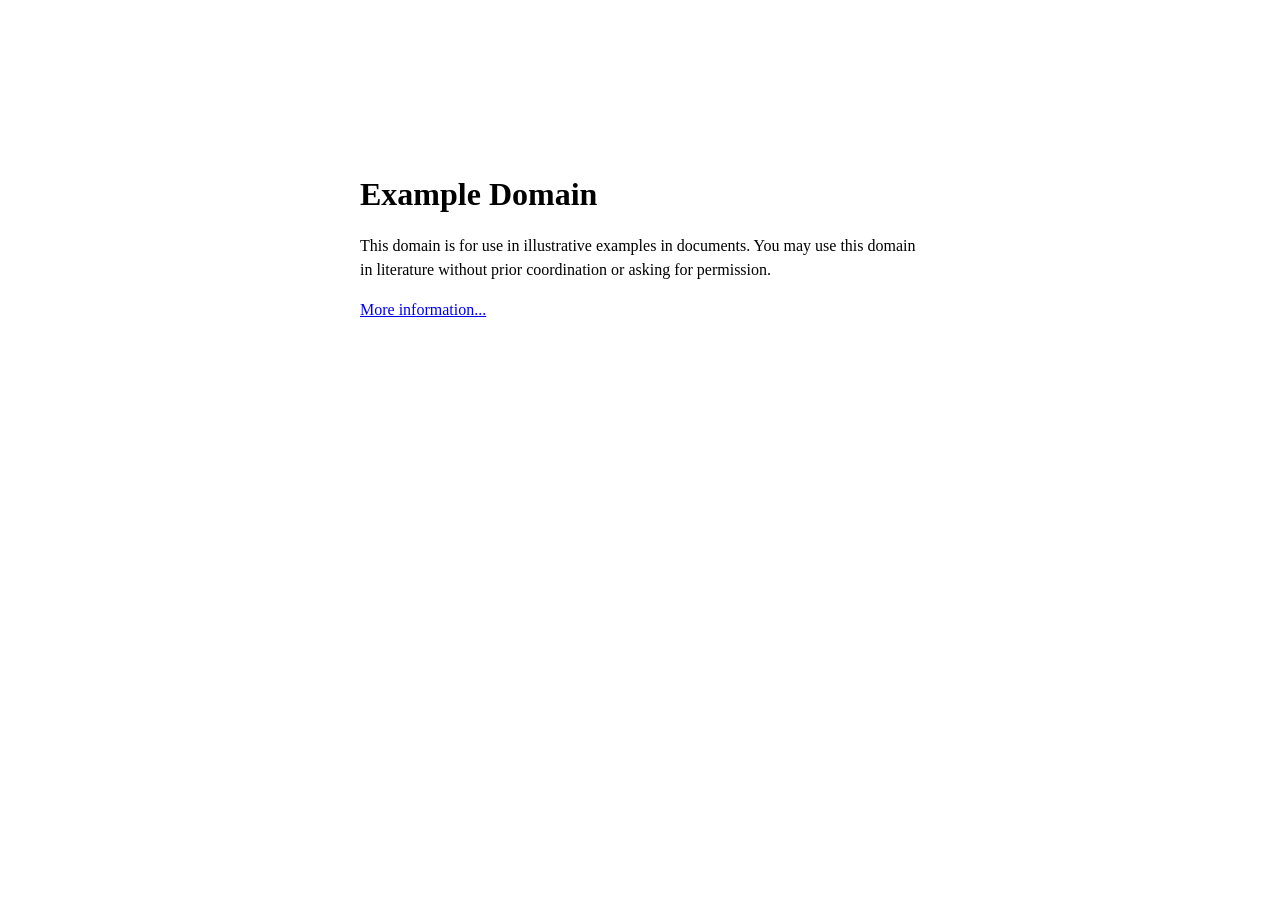
==== commit 186761f7: "Implement UI plan" ====
--- a/index.html
+++ b/index.html
@@ -1,360 +1,29 @@
 <!DOCTYPE html>
 <html lang="en">
-<head>
-  <meta charset="UTF-8" />
-  <meta name="viewport" content="width=device-width, initial-scale=1.0" />
-  <title>Anthropic — AI Safety Company</title>
-  <link rel="preconnect" href="https://fonts.googleapis.com" />
-  <link rel="preconnect" href="https://fonts.gstatic.com" crossorigin />
-  <link href="https://fonts.googleapis.com/css2?family=Inter:wght@300;400;500;600&display=swap" rel="stylesheet" />
-  <link rel="stylesheet" href="styles.css" />
-</head>
-<body>
+  <head>
+    <meta charset="UTF-8" />
+    <meta name="viewport" content="width=device-width, initial-scale=1.0" />
+    <title>Example Domain</title>
+    <link rel="stylesheet" href="styles.css" />
+  </head>
+  <body>
+    <!-- Page wrapper / centering container -->
+    <div class="container">
 
-  <!-- ═══════════════════════════════════════════════
-       NAVIGATION
-  ════════════════════════════════════════════════════ -->
-  <header class="site-nav" id="site-nav" role="banner">
-    <div class="nav-inner container">
-      <!-- Logo -->
-      <a href="/" class="nav-logo" aria-label="Anthropic home">
-        <svg class="logo-svg" viewBox="0 0 160 32" fill="none" xmlns="http://www.w3.org/2000/svg" aria-hidden="true">
-          <text x="0" y="24" font-family="Georgia, serif" font-size="22" font-weight="600" fill="currentColor">Anthropic</text>
-        </svg>
-      </a>
+      <!-- Heading component -->
+      <h1>Example Domain</h1>
 
-      <!-- Primary links (desktop) -->
-      <nav class="nav-links" aria-label="Primary navigation">
-        <a href="#research" class="nav-link">Research</a>
-        <a href="#products" class="nav-link">Products</a>
-        <a href="#company" class="nav-link">Company</a>
-        <a href="#news" class="nav-link">News</a>
-      </nav>
+      <!-- Body paragraph: plain text description -->
+      <p>
+        This domain is for use in illustrative examples in documents.
+        You may use this domain in literature without prior coordination or asking for permission.
+      </p>
 
-      <!-- CTA -->
-      <a href="#" class="btn btn-filled nav-cta">Talk to Claude</a>
+      <!-- Body paragraph with inline hyperlink -->
+      <p>
+        <a href="https://www.iana.org/domains/reserved">More information...</a>
+      </p>
 
-      <!-- Hamburger (mobile) -->
-      <button class="hamburger" id="hamburger" aria-label="Open menu" aria-expanded="false" aria-controls="mobile-drawer">
-        <span class="ham-bar"></span>
-        <span class="ham-bar"></span>
-        <span class="ham-bar"></span>
-      </button>
     </div>
-
-    <!-- Mobile drawer -->
-    <div class="mobile-drawer" id="mobile-drawer" role="dialog" aria-modal="true" aria-label="Mobile navigation">
-      <nav class="mobile-nav-links" aria-label="Mobile navigation">
-        <a href="#research" class="mobile-nav-link">Research</a>
-        <a href="#products" class="mobile-nav-link">Products</a>
-        <a href="#company" class="mobile-nav-link">Company</a>
-        <a href="#news" class="mobile-nav-link">News</a>
-        <a href="#" class="btn btn-filled mobile-cta">Talk to Claude</a>
-      </nav>
-    </div>
-  </header>
-
-  <main id="main-content">
-
-    <!-- ═══════════════════════════════════════════════
-         HERO SECTION
-    ════════════════════════════════════════════════════ -->
-    <section class="hero" aria-label="Hero">
-      <canvas class="hero-canvas" id="hero-canvas" aria-hidden="true"></canvas>
-      <div class="hero-content container">
-        <div class="hero-text">
-          <h1 class="hero-headline">AI safety<br />for humanity's<br />long-term benefit</h1>
-          <p class="hero-sub">We are an AI safety company, working to build reliable, interpretable, and steerable AI systems for the long-term benefit of humanity.</p>
-          <div class="hero-ctas">
-            <a href="#products" class="btn btn-filled">Explore Claude</a>
-            <a href="#research" class="btn btn-outlined">Our Research</a>
-          </div>
-        </div>
-      </div>
-    </section>
-
-    <!-- ═══════════════════════════════════════════════
-         MISSION STRIP
-    ════════════════════════════════════════════════════ -->
-    <section class="mission-strip" id="mission" aria-label="Mission statement">
-      <hr class="divider" />
-      <div class="container mission-inner">
-        <p class="mission-copy">
-          Anthropic's mission is the responsible development and maintenance of advanced AI for the long-term benefit of humanity.
-        </p>
-      </div>
-      <hr class="divider" />
-    </section>
-
-    <!-- ═══════════════════════════════════════════════
-         PRODUCTS SECTION
-    ════════════════════════════════════════════════════ -->
-    <section class="products-section" id="products" aria-labelledby="products-heading">
-      <div class="container">
-        <div class="section-header">
-          <h2 class="section-heading" id="products-heading">Our Products</h2>
-          <p class="section-subheading">AI built with safety at its core</p>
-        </div>
-        <div class="card-grid card-grid--3">
-          <!-- Card 1: Claude.ai -->
-          <article class="product-card">
-            <div class="product-icon" aria-hidden="true">
-              <svg viewBox="0 0 48 48" fill="none" xmlns="http://www.w3.org/2000/svg">
-                <circle cx="24" cy="24" r="22" stroke="#D4681E" stroke-width="2"/>
-                <path d="M16 24 C16 18 20 14 24 14 C28 14 32 18 32 24" stroke="#D4681E" stroke-width="2" stroke-linecap="round"/>
-                <circle cx="24" cy="30" r="4" fill="#D4681E"/>
-              </svg>
-            </div>
-            <h3 class="product-name">Claude.ai</h3>
-            <p class="product-desc">Anthropic's AI assistant — thoughtful, nuanced, and safe by design. Ask anything, get honest, helpful answers.</p>
-            <a href="#" class="text-link">Learn more <span aria-hidden="true">→</span></a>
-          </article>
-
-          <!-- Card 2: Claude API -->
-          <article class="product-card">
-            <div class="product-icon" aria-hidden="true">
-              <svg viewBox="0 0 48 48" fill="none" xmlns="http://www.w3.org/2000/svg">
-                <rect x="6" y="6" width="36" height="36" rx="6" stroke="#D4681E" stroke-width="2"/>
-                <path d="M14 20 L22 28 L14 36" stroke="#D4681E" stroke-width="2" stroke-linecap="round" stroke-linejoin="round"/>
-                <path d="M26 34 H34" stroke="#D4681E" stroke-width="2" stroke-linecap="round"/>
-              </svg>
-            </div>
-            <h3 class="product-name">Claude API</h3>
-            <p class="product-desc">Build powerful, safe AI products with the Claude API. Flexible pricing, robust tooling, and enterprise-grade reliability.</p>
-            <a href="#" class="text-link">Learn more <span aria-hidden="true">→</span></a>
-          </article>
-
-          <!-- Card 3: Claude for Work -->
-          <article class="product-card">
-            <div class="product-icon" aria-hidden="true">
-              <svg viewBox="0 0 48 48" fill="none" xmlns="http://www.w3.org/2000/svg">
-                <path d="M8 34 C8 28 12 24 18 24 L30 24 C36 24 40 28 40 34" stroke="#D4681E" stroke-width="2" stroke-linecap="round"/>
-                <circle cx="24" cy="16" r="8" stroke="#D4681E" stroke-width="2"/>
-              </svg>
-            </div>
-            <h3 class="product-name">Claude for Work</h3>
-            <p class="product-desc">Empower your team with AI that understands context, protects privacy, and drives measurable productivity.</p>
-            <a href="#" class="text-link">Learn more <span aria-hidden="true">→</span></a>
-          </article>
-        </div>
-      </div>
-    </section>
-
-    <!-- ═══════════════════════════════════════════════
-         RESEARCH HIGHLIGHTS (alternating rows)
-    ════════════════════════════════════════════════════ -->
-    <section class="research-section" id="research" aria-labelledby="research-heading">
-      <div class="container">
-        <div class="section-header">
-          <h2 class="section-heading" id="research-heading">Research</h2>
-          <p class="section-subheading">Pushing the frontier of safe, interpretable AI</p>
-        </div>
-      </div>
-
-      <!-- Row 1: image left / text right -->
-      <article class="feature-row feature-row--normal">
-        <div class="feature-image" aria-hidden="true">
-          <div class="feature-image-placeholder gradient-1"></div>
-        </div>
-        <div class="feature-text">
-          <span class="category-tag">Research</span>
-          <h3 class="feature-heading">Constitutional AI</h3>
-          <p class="feature-body">Constitutional AI is a technique for training AI systems to be helpful, harmless, and honest using a set of guiding principles rather than purely human feedback.</p>
-          <a href="#" class="text-link">Read the paper <span aria-hidden="true">→</span></a>
-        </div>
-      </article>
-      <hr class="divider" />
-
-      <!-- Row 2: image right / text left -->
-      <article class="feature-row feature-row--reversed">
-        <div class="feature-text">
-          <span class="category-tag">Interpretability</span>
-          <h3 class="feature-heading">Mechanistic Interpretability</h3>
-          <p class="feature-body">We study how neural networks store and process information at the circuit level, building tools to understand what models actually learn.</p>
-          <a href="#" class="text-link">Explore the research <span aria-hidden="true">→</span></a>
-        </div>
-        <div class="feature-image" aria-hidden="true">
-          <div class="feature-image-placeholder gradient-2"></div>
-        </div>
-      </article>
-      <hr class="divider" />
-
-      <!-- Row 3: image left / text right -->
-      <article class="feature-row feature-row--normal">
-        <div class="feature-image" aria-hidden="true">
-          <div class="feature-image-placeholder gradient-3"></div>
-        </div>
-        <div class="feature-text">
-          <span class="category-tag">Alignment</span>
-          <h3 class="feature-heading">Scalable Oversight</h3>
-          <p class="feature-body">How do we supervise AI systems that may be smarter than us? Scalable oversight research develops techniques for maintaining human control as capabilities grow.</p>
-          <a href="#" class="text-link">Learn more <span aria-hidden="true">→</span></a>
-        </div>
-      </article>
-    </section>
-
-    <!-- ═══════════════════════════════════════════════
-         NEWS / BLOG CARD GRID
-    ════════════════════════════════════════════════════ -->
-    <section class="news-section" id="news" aria-labelledby="news-heading">
-      <div class="container">
-        <div class="section-header">
-          <h2 class="section-heading" id="news-heading">Latest News</h2>
-          <p class="section-subheading">Updates from Anthropic</p>
-        </div>
-        <div class="card-grid card-grid--3 news-grid">
-
-          <!-- News card 1 -->
-          <article class="news-card">
-            <div class="news-card-image">
-              <div class="news-image-placeholder gradient-news-1"></div>
-            </div>
-            <div class="news-card-body">
-              <span class="category-tag">Announcement</span>
-              <time class="news-date" datetime="2025-06-01">June 1, 2025</time>
-              <h3 class="news-headline">Introducing Claude 4: Our Most Capable Model Yet</h3>
-              <p class="news-excerpt">Claude 4 sets a new standard for reasoning, coding, and safe AI deployment in enterprise environments.</p>
-              <p class="news-author">By the Anthropic Team</p>
-            </div>
-          </article>
-
-          <!-- News card 2 -->
-          <article class="news-card">
-            <div class="news-card-image">
-              <div class="news-image-placeholder gradient-news-2"></div>
-            </div>
-            <div class="news-card-body">
-              <span class="category-tag">Research</span>
-              <time class="news-date" datetime="2025-05-14">May 14, 2025</time>
-              <h3 class="news-headline">New Findings in Sparse Autoencoders for Feature Extraction</h3>
-              <p class="news-excerpt">Our interpretability team shares novel results using sparse autoencoders to identify meaningful features inside large language models.</p>
-              <p class="news-author">Interpretability Team</p>
-            </div>
-          </article>
-
-          <!-- News card 3 -->
-          <article class="news-card">
-            <div class="news-card-image">
-              <div class="news-image-placeholder gradient-news-3"></div>
-            </div>
-            <div class="news-card-body">
-              <span class="category-tag">Policy</span>
-              <time class="news-date" datetime="2025-04-28">April 28, 2025</time>
-              <h3 class="news-headline">Anthropic's Approach to Responsible Scaling Policy</h3>
-              <p class="news-excerpt">We update our Responsible Scaling Policy and detail how we evaluate models at each capability threshold.</p>
-              <p class="news-author">Policy Team</p>
-            </div>
-          </article>
-
-        </div>
-        <div class="view-all-wrap">
-          <a href="#" class="text-link text-link--lg">View all news <span aria-hidden="true">→</span></a>
-        </div>
-      </div>
-    </section>
-
-    <!-- ═══════════════════════════════════════════════
-         DARK CTA BANNER (Careers / Company)
-    ════════════════════════════════════════════════════ -->
-    <section class="cta-banner" id="company" aria-labelledby="careers-heading">
-      <div class="container cta-banner-inner">
-        <h2 class="cta-banner-heading" id="careers-heading">Work with us</h2>
-        <p class="cta-banner-body">We're hiring researchers, engineers, and operators who share our commitment to AI safety and beneficial AI development.</p>
-        <a href="#" class="btn btn-filled">View open roles</a>
-      </div>
-    </section>
-
-  </main>
-
-  <!-- ═══════════════════════════════════════════════
-       FOOTER
-  ════════════════════════════════════════════════════ -->
-  <footer class="site-footer" role="contentinfo">
-    <div class="container footer-grid">
-      <!-- Brand column -->
-      <div class="footer-col footer-col--brand">
-        <a href="/" class="footer-logo" aria-label="Anthropic home">
-          <svg viewBox="0 0 160 32" fill="none" xmlns="http://www.w3.org/2000/svg" aria-hidden="true">
-            <text x="0" y="24" font-family="Georgia, serif" font-size="22" font-weight="600" fill="currentColor">Anthropic</text>
-          </svg>
-        </a>
-        <p class="footer-tagline">AI safety for humanity's long-term benefit.</p>
-        <div class="social-links" aria-label="Social media">
-          <!-- Twitter / X -->
-          <a href="#" class="social-icon" aria-label="Anthropic on X (Twitter)">
-            <svg viewBox="0 0 20 20" fill="currentColor" xmlns="http://www.w3.org/2000/svg" aria-hidden="true">
-              <path d="M11.68 8.78 18.26 1h-1.56L10.97 7.8 5.9 1H1l6.9 10.03L1 19h1.56l6.03-7.01L14.1 19H19l-7.32-10.22zm-2.13 2.48-.7-.99L3.14 2.13h2.4l4.49 6.41.7.99 5.83 8.34h-2.4l-4.61-6.59z"/>
-            </svg>
-          </a>
-          <!-- LinkedIn -->
-          <a href="#" class="social-icon" aria-label="Anthropic on LinkedIn">
-            <svg viewBox="0 0 20 20" fill="currentColor" xmlns="http://www.w3.org/2000/svg" aria-hidden="true">
-              <path d="M4.48 2A2.48 2.48 0 1 1 4.48 6.96 2.48 2.48 0 0 1 4.48 2zM2.24 8.4h4.48V18H2.24V8.4zM7.52 8.4h4.29v1.32h.06c.6-1.13 2.06-2.32 4.23-2.32C20.08 7.4 21 9.73 21 13.46V18h-4.48v-3.87c0-1.34-.47-2.53-1.68-2.53-1.49 0-2.24 1-2.24 2.41V18H8.1v-9.6h-.58z"/>
-            </svg>
-          </a>
-          <!-- GitHub -->
-          <a href="#" class="social-icon" aria-label="Anthropic on GitHub">
-            <svg viewBox="0 0 20 20" fill="currentColor" xmlns="http://www.w3.org/2000/svg" aria-hidden="true">
-              <path fill-rule="evenodd" clip-rule="evenodd" d="M10 0C4.477 0 0 4.586 0 10.253c0 4.53 2.865 8.37 6.839 9.727.5.092.682-.221.682-.491 0-.242-.009-.883-.013-1.732-2.782.619-3.369-1.377-3.369-1.377-.454-1.18-1.109-1.495-1.109-1.495-.907-.635.069-.622.069-.622 1.002.072 1.53 1.054 1.53 1.054.891 1.563 2.341 1.111 2.91.849.091-.66.348-1.111.634-1.367-2.22-.259-4.555-1.138-4.555-5.063 0-1.118.39-2.032 1.029-2.748-.103-.26-.446-1.301.098-2.712 0 0 .84-.276 2.75 1.051A9.396 9.396 0 0 1 10 4.836c.85.004 1.705.118 2.504.345 1.909-1.327 2.747-1.051 2.747-1.051.546 1.411.202 2.452.1 2.712.64.716 1.028 1.63 1.028 2.748 0 3.935-2.338 4.801-4.566 5.054.359.317.678.943.678 1.901 0 1.372-.012 2.479-.012 2.816 0 .273.18.589.687.489C17.138 18.619 20 14.782 20 10.253 20 4.586 15.523 0 10 0z"/>
-            </svg>
-          </a>
-        </div>
-      </div>
-
-      <!-- Nav columns -->
-      <div class="footer-col">
-        <h4 class="footer-col-heading">About</h4>
-        <ul class="footer-links">
-          <li><a href="#" class="footer-link">Our Story</a></li>
-          <li><a href="#" class="footer-link">Team</a></li>
-          <li><a href="#" class="footer-link">Careers</a></li>
-          <li><a href="#" class="footer-link">Press</a></li>
-        </ul>
-      </div>
-
-      <div class="footer-col">
-        <h4 class="footer-col-heading">Research</h4>
-        <ul class="footer-links">
-          <li><a href="#" class="footer-link">Overview</a></li>
-          <li><a href="#" class="footer-link">Publications</a></li>
-          <li><a href="#" class="footer-link">Interpretability</a></li>
-          <li><a href="#" class="footer-link">Alignment</a></li>
-        </ul>
-      </div>
-
-      <div class="footer-col">
-        <h4 class="footer-col-heading">Products</h4>
-        <ul class="footer-links">
-          <li><a href="#" class="footer-link">Claude.ai</a></li>
-          <li><a href="#" class="footer-link">Claude API</a></li>
-          <li><a href="#" class="footer-link">Claude for Work</a></li>
-          <li><a href="#" class="footer-link">Pricing</a></li>
-        </ul>
-      </div>
-
-      <div class="footer-col">
-        <h4 class="footer-col-heading">Legal</h4>
-        <ul class="footer-links">
-          <li><a href="#" class="footer-link">Privacy Policy</a></li>
-          <li><a href="#" class="footer-link">Terms of Service</a></li>
-          <li><a href="#" class="footer-link">Cookie Policy</a></li>
-          <li><a href="#" class="footer-link">Usage Policy</a></li>
-        </ul>
-      </div>
-    </div>
-
-    <div class="footer-bottom">
-      <div class="container footer-bottom-inner">
-        <p class="footer-copy">&copy; 2025 Anthropic, PBC. All rights reserved.</p>
-        <div class="footer-bottom-links">
-          <a href="#" class="footer-link">Privacy</a>
-          <a href="#" class="footer-link">Terms</a>
-          <a href="#" class="footer-link">Cookies</a>
-        </div>
-      </div>
-    </div>
-  </footer>
-
-  <script src="main.js"></script>
-</body>
+  </body>
 </html>
--- a/styles.css
+++ b/styles.css
@@ -1,957 +1,54 @@
-/* ============================================================
-   DESIGN TOKENS
-   ============================================================ */
-:root {
-  /* Colors */
-  --color-primary:     #D4681E;   /* warm orange — CTA, accents */
-  --color-primary-dk:  #b85618;   /* darker orange for hover states */
-  --color-dark:        #1A1A1A;   /* near-black — headings, dark sections */
-  --color-darkest:     #111111;   /* footer background */
-  --color-bg:          #F5F0EB;   /* warm off-white / cream */
-  --color-white:       #FFFFFF;
-  --color-muted:       #AAAAAA;   /* muted gray */
-  --color-text:        #2C2C2C;   /* body text */
-  --color-text-light:  rgba(255,255,255,0.82);
-  --color-border:      rgba(0,0,0,0.10);
-  --color-border-light: rgba(255,255,255,0.15);
-
-  /* Typography */
-  --font-serif:  'Tiempos Headline', 'Georgia', 'Times New Roman', serif;
-  --font-sans:   'Inter', system-ui, -apple-system, sans-serif;
-  --font-base:   16px;
-
-  /* Spacing (8px base unit) */
-  --sp-1:  8px;
-  --sp-2: 16px;
-  --sp-3: 24px;
-  --sp-4: 32px;
-  --sp-5: 40px;
-  --sp-6: 48px;
-  --sp-8: 64px;
-  --sp-10: 80px;
-  --sp-12: 96px;
-  --sp-15: 120px;
-
-  /* Layout */
-  --max-width: 1280px;
-  --nav-height: 68px;
-  --radius-sm: 6px;
-  --radius-md: 12px;
-  --radius-pill: 999px;
-
-  /* Shadows */
-  --shadow-card: 0 2px 12px rgba(0,0,0,0.07);
-  --shadow-card-hover: 0 8px 32px rgba(0,0,0,0.12);
-
-  /* Transitions */
-  --transition-fast: 150ms ease;
-  --transition-base: 250ms ease;
-}
-
-/* ============================================================
-   RESET & BASE
-   ============================================================ */
-*, *::before, *::after {
+/* Reset & base styles */
+*,
+*::before,
+*::after {
   box-sizing: border-box;
   margin: 0;
   padding: 0;
 }
 
-html {
-  font-size: var(--font-base);
-  scroll-behavior: smooth;
-}
-
+/* Typography tokens & page background */
 body {
-  font-family: var(--font-sans);
-  color: var(--color-text);
-  background-color: var(--color-bg);
-  line-height: 1.6;
-  -webkit-font-smoothing: antialiased;
-  -moz-osx-font-smoothing: grayscale;
-}
-
-img, svg {
-  display: block;
-  max-width: 100%;
-}
-
-a {
-  text-decoration: none;
-  color: inherit;
-}
-
-ul {
-  list-style: none;
-}
-
-button {
-  cursor: pointer;
-  border: none;
-  background: none;
-  font-family: inherit;
-}
-
-/* ============================================================
-   TYPOGRAPHY SCALE
-   ============================================================ */
-h1, h2, h3, h4, h5, h6 {
-  font-family: var(--font-serif);
-  line-height: 1.15;
-  font-weight: 400;
-}
-
-/* ============================================================
-   LAYOUT UTILITIES
-   ============================================================ */
-.container {
-  width: 100%;
-  max-width: var(--max-width);
-  margin-inline: auto;
-  padding-inline: var(--sp-4);
-}
-
-.section-header {
-  text-align: center;
-  margin-bottom: var(--sp-8);
-}
-
-.section-heading {
-  font-size: clamp(2rem, 4vw, 2.75rem);
-  color: var(--color-dark);
-  margin-bottom: var(--sp-2);
-}
-
-.section-subheading {
-  font-family: var(--font-sans);
-  font-size: 1.125rem;
-  color: #666;
-  max-width: 520px;
-  margin-inline: auto;
-}
-
-/* ============================================================
-   DIVIDER
-   ============================================================ */
-.divider {
-  border: none;
-  border-top: 1px solid var(--color-border);
-}
-
-/* ============================================================
-   BUTTONS
-   ============================================================ */
-.btn {
-  display: inline-flex;
-  align-items: center;
-  gap: var(--sp-1);
-  padding: 0.65em 1.5em;
-  border-radius: var(--radius-pill);
-  font-family: var(--font-sans);
-  font-size: 0.9375rem;
-  font-weight: 500;
-  letter-spacing: 0.01em;
-  transition: background var(--transition-fast), color var(--transition-fast), border-color var(--transition-fast), transform var(--transition-fast), box-shadow var(--transition-fast);
-  white-space: nowrap;
-}
-
-.btn-filled {
-  background: var(--color-primary);
-  color: var(--color-white);
-  border: 2px solid var(--color-primary);
-}
-
-.btn-filled:hover,
-.btn-filled:focus-visible {
-  background: var(--color-primary-dk);
-  border-color: var(--color-primary-dk);
-  transform: translateY(-1px);
-  box-shadow: 0 4px 16px rgba(212,104,30,0.35);
-}
-
-.btn-outlined {
-  background: transparent;
-  color: var(--color-white);
-  border: 2px solid rgba(255,255,255,0.6);
-}
-
-.btn-outlined:hover,
-.btn-outlined:focus-visible {
-  border-color: var(--color-white);
-  background: rgba(255,255,255,0.08);
-}
-
-/* Text link with arrow */
-.text-link {
-  display: inline-flex;
-  align-items: center;
-  gap: 0.3em;
-  font-family: var(--font-sans);
-  font-size: 0.9375rem;
-  font-weight: 500;
-  color: var(--color-primary);
-  transition: gap var(--transition-fast), opacity var(--transition-fast);
-}
-
-.text-link:hover,
-.text-link:focus-visible {
-  gap: 0.5em;
-  opacity: 0.85;
-}
-
-.text-link--lg {
-  font-size: 1.0625rem;
-}
-
-/* ============================================================
-   CATEGORY TAG
-   ============================================================ */
-.category-tag {
-  display: inline-block;
-  font-family: var(--font-sans);
-  font-size: 0.6875rem;
-  font-weight: 600;
-  letter-spacing: 0.1em;
-  text-transform: uppercase;
-  color: var(--color-primary);
-  margin-bottom: var(--sp-2);
-}
-
-/* ============================================================
-   NAVIGATION
-   ============================================================ */
-.site-nav {
-  position: fixed;
-  top: 0;
-  left: 0;
-  right: 0;
-  z-index: 100;
-  height: var(--nav-height);
-  transition: background var(--transition-base), box-shadow var(--transition-base);
-}
-
-.site-nav.scrolled {
-  background: var(--color-dark);
-  box-shadow: 0 1px 0 rgba(255,255,255,0.08);
-}
-
-.nav-inner {
-  display: flex;
-  align-items: center;
-  height: var(--nav-height);
-  gap: var(--sp-4);
-}
-
-/* Logo */
-.nav-logo {
-  flex-shrink: 0;
-  color: var(--color-white);
-  transition: opacity var(--transition-fast);
-}
-
-.nav-logo:hover { opacity: 0.8; }
-
-.logo-svg {
-  height: 28px;
-  width: auto;
-}
-
-/* Nav links */
-.nav-links {
-  display: flex;
-  gap: var(--sp-4);
-  margin-left: auto;
-}
-
-.nav-link {
-  font-family: var(--font-sans);
-  font-size: 0.9375rem;
-  font-weight: 400;
-  letter-spacing: 0.02em;
-  color: rgba(255,255,255,0.88);
-  transition: color var(--transition-fast);
-  padding: 4px 0;
-  position: relative;
-}
-
-.nav-link::after {
-  content: '';
-  position: absolute;
-  bottom: 0;
-  left: 0;
-  width: 0;
-  height: 1px;
-  background: var(--color-primary);
-  transition: width var(--transition-base);
-}
-
-.nav-link:hover,
-.nav-link:focus-visible {
-  color: var(--color-white);
-}
-
-.nav-link:hover::after,
-.nav-link:focus-visible::after {
-  width: 100%;
-}
-
-/* CTA in nav */
-.nav-cta {
-  margin-left: var(--sp-2);
-  padding: 0.5em 1.2em;
-  font-size: 0.875rem;
-}
-
-/* Hamburger */
-.hamburger {
-  display: none;
-  flex-direction: column;
-  justify-content: center;
-  align-items: center;
-  gap: 5px;
-  width: 40px;
-  height: 40px;
-  margin-left: auto;
-}
-
-.ham-bar {
-  display: block;
-  width: 22px;
-  height: 2px;
-  background: var(--color-white);
-  border-radius: 2px;
-  transition: transform var(--transition-base), opacity var(--transition-fast);
-}
-
-/* Hamburger open state */
-.hamburger.open .ham-bar:nth-child(1) { transform: translateY(7px) rotate(45deg); }
-.hamburger.open .ham-bar:nth-child(2) { opacity: 0; }
-.hamburger.open .ham-bar:nth-child(3) { transform: translateY(-7px) rotate(-45deg); }
-
-/* Mobile drawer */
-.mobile-drawer {
-  display: none;
-  position: fixed;
-  top: var(--nav-height);
-  left: 0;
-  right: 0;
-  bottom: 0;
-  background: var(--color-dark);
-  padding: var(--sp-4);
-  flex-direction: column;
-  overflow-y: auto;
-  z-index: 99;
-  transform: translateX(100%);
-  transition: transform var(--transition-base);
-}
-
-.mobile-drawer.open {
-  transform: translateX(0);
-}
-
-.mobile-nav-links {
-  display: flex;
-  flex-direction: column;
-  gap: var(--sp-3);
-}
-
-.mobile-nav-link {
-  font-size: 1.5rem;
-  font-family: var(--font-serif);
-  color: var(--color-white);
-  padding: var(--sp-1) 0;
-  border-bottom: 1px solid rgba(255,255,255,0.08);
-}
-
-.mobile-cta {
-  margin-top: var(--sp-4);
-  align-self: flex-start;
-}
-
-/* ============================================================
-   HERO SECTION
-   ============================================================ */
-.hero {
-  position: relative;
-  min-height: 100vh;
-  display: flex;
-  align-items: center;
-  background: var(--color-dark);
-  overflow: hidden;
-}
-
-.hero-canvas {
-  position: absolute;
-  inset: 0;
-  width: 100%;
-  height: 100%;
-  pointer-events: none;
-}
-
-.hero-content {
-  position: relative;
-  z-index: 1;
-  padding-top: calc(var(--nav-height) + var(--sp-10));
-  padding-bottom: var(--sp-10);
-}
-
-.hero-text {
-  max-width: 680px;
-}
-
-.hero-headline {
-  font-size: clamp(2.75rem, 6.5vw, 5rem);
-  font-family: var(--font-serif);
-  font-weight: 400;
-  color: var(--color-white);
-  line-height: 1.08;
-  margin-bottom: var(--sp-4);
-  letter-spacing: -0.01em;
-}
-
-.hero-sub {
-  font-family: var(--font-sans);
-  font-size: clamp(1rem, 2vw, 1.25rem);
-  color: var(--color-text-light);
-  max-width: 560px;
-  line-height: 1.65;
-  margin-bottom: var(--sp-5);
-}
-
-.hero-ctas {
-  display: flex;
-  flex-wrap: wrap;
-  gap: var(--sp-2);
-}
-
-/* ============================================================
-   MISSION STRIP
-   ============================================================ */
-.mission-strip {
-  background: var(--color-bg);
-  padding: var(--sp-12) 0;
-}
-
-.mission-strip .divider {
-  margin: 0;
-}
-
-.mission-inner {
-  padding: var(--sp-10) var(--sp-4);
-  text-align: center;
-}
-
-.mission-copy {
-  font-family: var(--font-serif);
-  font-size: clamp(1.5rem, 3vw, 2.25rem);
-  line-height: 1.35;
-  color: var(--color-dark);
-  max-width: 800px;
-  margin-inline: auto;
-  font-weight: 400;
-}
-
-/* ============================================================
-   CARD GRID
-   ============================================================ */
-.card-grid {
-  display: grid;
-  gap: var(--sp-4);
-}
-
-.card-grid--3 {
-  grid-template-columns: repeat(3, 1fr);
-}
-
-.card-grid--2 {
-  grid-template-columns: repeat(2, 1fr);
-}
-
-/* ============================================================
-   PRODUCTS SECTION
-   ============================================================ */
-.products-section {
-  padding: var(--sp-12) 0;
-  background: var(--color-white);
-}
-
-.product-card {
-  background: var(--color-white);
-  border: 1px solid rgba(0,0,0,0.06);
-  border-radius: var(--radius-md);
-  padding: var(--sp-4);
-  box-shadow: var(--shadow-card);
-  display: flex;
-  flex-direction: column;
-  gap: var(--sp-2);
-  transition: box-shadow var(--transition-base), transform var(--transition-base);
-}
-
-.product-card:hover {
-  box-shadow: var(--shadow-card-hover);
-  transform: translateY(-3px);
-}
-
-.product-icon {
-  width: 48px;
-  height: 48px;
-}
-
-.product-icon svg {
-  width: 100%;
-  height: 100%;
-}
-
-.product-name {
-  font-size: 1.375rem;
-  color: var(--color-dark);
-  margin-top: var(--sp-1);
-}
-
-.product-desc {
-  font-size: 0.9375rem;
-  color: #555;
-  line-height: 1.6;
-  flex: 1;
-}
-
-/* ============================================================
-   RESEARCH SECTION (alternating rows)
-   ============================================================ */
-.research-section {
-  background: var(--color-bg);
-  padding: var(--sp-12) 0;
-}
-
-.research-section .section-header {
-  margin-bottom: var(--sp-8);
-}
-
-.feature-row {
-  display: grid;
-  grid-template-columns: 1fr 1fr;
-  min-height: 400px;
-}
-
-.feature-row--reversed {
-  direction: rtl;
-}
-
-.feature-row--reversed > * {
-  direction: ltr;
-}
-
-.feature-image {
-  overflow: hidden;
-}
-
-.feature-image-placeholder {
-  width: 100%;
-  height: 100%;
-  min-height: 360px;
-}
-
-.gradient-1 {
-  background: linear-gradient(135deg, #2c2c54 0%, #474787 40%, #D4681E 100%);
-}
-
-.gradient-2 {
-  background: linear-gradient(135deg, #1a3a4a 0%, #2d6a7f 50%, #5cb8d0 100%);
-}
-
-.gradient-3 {
-  background: linear-gradient(135deg, #1a2a1a 0%, #2d5a2d 50%, #7fc47f 100%);
-}
-
-.feature-text {
-  padding: var(--sp-8) var(--sp-6);
-  display: flex;
-  flex-direction: column;
-  justify-content: center;
-  gap: var(--sp-2);
-}
-
-.feature-heading {
-  font-size: clamp(1.5rem, 2.5vw, 1.875rem);
-  color: var(--color-dark);
-}
-
-.feature-body {
-  font-size: 1rem;
-  color: #555;
-  line-height: 1.7;
-  max-width: 480px;
-}
-
-/* ============================================================
-   NEWS SECTION
-   ============================================================ */
-.news-section {
-  background: var(--color-bg);
-  padding: var(--sp-12) 0;
-  border-top: 1px solid var(--color-border);
-}
-
-.news-card {
-  background: var(--color-white);
-  border-radius: var(--radius-md);
-  overflow: hidden;
-  display: flex;
-  flex-direction: column;
-  border: 1px solid rgba(0,0,0,0.05);
-  transition: transform var(--transition-base), box-shadow var(--transition-base);
-}
-
-.news-card:hover {
-  transform: translateY(-4px);
-  box-shadow: var(--shadow-card-hover);
-}
-
-.news-card-image {
-  aspect-ratio: 16 / 9;
-  overflow: hidden;
-}
-
-.news-image-placeholder {
-  width: 100%;
-  height: 100%;
-}
-
-.gradient-news-1 {
-  background: linear-gradient(120deg, #D4681E 0%, #c45a15 60%, #8b3a00 100%);
-}
-
-.gradient-news-2 {
-  background: linear-gradient(120deg, #1a3a4a 0%, #2d6a7f 60%, #5cb8d0 100%);
-}
-
-.gradient-news-3 {
-  background: linear-gradient(120deg, #2c2c54 0%, #474787 60%, #6d6dbf 100%);
-}
-
-.news-card-body {
-  padding: var(--sp-3) var(--sp-3) var(--sp-4);
-  display: flex;
-  flex-direction: column;
-  gap: var(--sp-1);
-  flex: 1;
-}
-
-.news-date {
-  font-family: var(--font-sans);
-  font-size: 0.8125rem;
-  color: var(--color-muted);
-}
-
-.news-headline {
-  font-size: 1.1875rem;
-  color: var(--color-dark);
-  line-height: 1.3;
-  margin-top: var(--sp-1);
-}
-
-.news-excerpt {
-  font-size: 0.875rem;
-  color: #666;
-  line-height: 1.6;
-  flex: 1;
-}
-
-.news-author {
-  font-size: 0.8125rem;
-  color: var(--color-muted);
-  margin-top: var(--sp-1);
-}
-
-.view-all-wrap {
-  text-align: center;
-  margin-top: var(--sp-8);
-}
-
-/* ============================================================
-   DARK CTA BANNER
-   ============================================================ */
-.cta-banner {
-  background: var(--color-dark);
-  padding: var(--sp-10) 0;
-}
-
-.cta-banner-inner {
-  text-align: center;
-  display: flex;
-  flex-direction: column;
-  align-items: center;
-  gap: var(--sp-3);
-}
-
-.cta-banner-heading {
-  font-size: clamp(2rem, 4vw, 2.75rem);
-  color: var(--color-white);
-}
-
-.cta-banner-body {
-  font-family: var(--font-sans);
-  font-size: 1.0625rem;
-  color: var(--color-text-light);
-  max-width: 560px;
-  line-height: 1.65;
-}
-
-/* ============================================================
-   FOOTER
-   ============================================================ */
-.site-footer {
-  background: var(--color-darkest);
-  color: var(--color-muted);
-}
-
-.footer-grid {
-  display: grid;
-  grid-template-columns: 1.8fr 1fr 1fr 1fr 1fr;
-  gap: var(--sp-6);
-  padding-top: var(--sp-10);
-  padding-bottom: var(--sp-10);
-}
-
-.footer-col--brand {
-  display: flex;
-  flex-direction: column;
-  gap: var(--sp-3);
-}
-
-.footer-logo {
-  color: var(--color-white);
-  width: 140px;
-}
-
-.footer-tagline {
-  font-size: 0.875rem;
-  line-height: 1.6;
-  max-width: 240px;
-}
-
-/* Social links */
-.social-links {
-  display: flex;
-  gap: var(--sp-2);
-  margin-top: var(--sp-1);
-}
-
-.social-icon {
-  display: flex;
-  align-items: center;
-  justify-content: center;
-  width: 36px;
-  height: 36px;
-  border-radius: 50%;
-  background: rgba(255,255,255,0.06);
-  color: var(--color-muted);
-  transition: background var(--transition-fast), color var(--transition-fast);
-}
-
-.social-icon svg {
-  width: 18px;
-  height: 18px;
-}
-
-.social-icon:hover,
-.social-icon:focus-visible {
-  background: rgba(255,255,255,0.15);
-  color: var(--color-white);
-}
-
-.footer-col-heading {
-  font-family: var(--font-sans);
-  font-size: 0.75rem;
-  font-weight: 600;
-  letter-spacing: 0.1em;
-  text-transform: uppercase;
-  color: var(--color-white);
-  margin-bottom: var(--sp-2);
-}
-
-.footer-links {
-  display: flex;
-  flex-direction: column;
-  gap: var(--sp-1);
-}
-
-.footer-link {
-  font-size: 0.9rem;
-  color: var(--color-muted);
-  transition: color var(--transition-fast);
+  background-color: #ffffff;
+  color: #000000;
+  font-family: "Times New Roman", Times, serif;
+  font-size: 16px;
   line-height: 1.5;
 }
 
-.footer-link:hover,
-.footer-link:focus-visible {
-  color: var(--color-white);
+/* Centering container */
+.container {
+  max-width: 600px;
+  margin: 0 auto;
+  padding: 170px 20px 40px;
 }
 
-/* Footer bottom bar */
-.footer-bottom {
-  border-top: 1px solid rgba(255,255,255,0.06);
+/* Heading component */
+h1 {
+  font-family: Georgia, "Times New Roman", Times, serif;
+  font-size: 2em;
+  font-weight: bold;
+  color: #000000;
+  margin-bottom: 16px;
 }
 
-.footer-bottom-inner {
-  display: flex;
-  align-items: center;
-  justify-content: space-between;
-  padding-top: var(--sp-3);
-  padding-bottom: var(--sp-3);
-  flex-wrap: wrap;
-  gap: var(--sp-2);
+/* Paragraph components */
+p {
+  font-family: "Times New Roman", Times, serif;
+  font-size: 16px;
+  color: #000000;
+  line-height: 1.5;
+  margin-top: 1em;
+  margin-bottom: 1em;
 }
 
-.footer-copy {
-  font-size: 0.8125rem;
+/* Hyperlink styling */
+a:link {
+  color: #0000ee;
+  text-decoration: underline;
 }
 
-.footer-bottom-links {
-  display: flex;
-  gap: var(--sp-3);
+a:visited {
+  color: #551a8b;
+  text-decoration: underline;
 }
-
-.footer-bottom-links .footer-link {
-  font-size: 0.8125rem;
-}
-
-/* ============================================================
-   RESPONSIVE BREAKPOINTS
-   ============================================================ */
-
-/* ── Tablet (≤ 1024px) ───────────────────────────────── */
-@media (max-width: 1024px) {
-  .card-grid--3 {
-    grid-template-columns: repeat(2, 1fr);
-  }
-
-  .footer-grid {
-    grid-template-columns: 1fr 1fr 1fr;
-  }
-
-  .footer-col--brand {
-    grid-column: 1 / -1;
-  }
-
-  .feature-row {
-    grid-template-columns: 1fr 1fr;
-  }
-}
-
-/* ── Mobile (≤ 768px) ────────────────────────────────── */
-@media (max-width: 768px) {
-  /* Nav */
-  .nav-links,
-  .nav-cta {
-    display: none;
-  }
-
-  .hamburger {
-    display: flex;
-  }
-
-  .mobile-drawer {
-    display: flex;
-  }
-
-  /* Hero */
-  .hero-headline {
-    font-size: 2.5rem;
-  }
-
-  .hero-ctas {
-    flex-direction: column;
-    align-items: flex-start;
-  }
-
-  /* Card grids */
-  .card-grid--3,
-  .card-grid--2 {
-    grid-template-columns: 1fr;
-  }
-
-  /* Feature rows */
-  .feature-row,
-  .feature-row--reversed {
-    grid-template-columns: 1fr;
-    direction: ltr;
-  }
-
-  .feature-image {
-    order: -1;
-  }
-
-  .feature-image-placeholder {
-    min-height: 240px;
-  }
-
-  .feature-text {
-    padding: var(--sp-4) var(--sp-3);
-  }
-
-  /* Footer */
-  .footer-grid {
-    grid-template-columns: 1fr 1fr;
-  }
-
-  .footer-col--brand {
-    grid-column: 1 / -1;
-  }
-
-  .footer-bottom-inner {
-    flex-direction: column;
-    align-items: flex-start;
-  }
-}
-
-/* ── Small mobile (≤ 480px) ──────────────────────────── */
-@media (max-width: 480px) {
-  .container {
-    padding-inline: var(--sp-2);
-  }
-
-  .hero-headline {
-    font-size: 2rem;
-  }
-
-  .mission-copy {
-    font-size: 1.25rem;
-  }
-
-  .footer-grid {
-    grid-template-columns: 1fr;
-  }
-
-  .footer-col--brand {
-    grid-column: auto;
-  }
-}
-
-/* ============================================================
-   SCROLL-REVEAL ANIMATIONS
-   ============================================================ */
-.reveal-pending {
-  opacity: 0;
-  transform: translateY(20px);
-  transition: opacity 0.55s ease, transform 0.55s ease;
-}
-
-.reveal-pending.revealed {
-  opacity: 1;
-  transform: translateY(0);
-}
-
-/* Stagger cards in grids */
-.card-grid .reveal-pending:nth-child(2) { transition-delay: 0.1s; }
-.card-grid .reveal-pending:nth-child(3) { transition-delay: 0.2s; }
-.news-grid .reveal-pending:nth-child(2) { transition-delay: 0.1s; }
-.news-grid .reveal-pending:nth-child(3) { transition-delay: 0.2s; }
-
-/* ============================================================
-   FOCUS VISIBLE (accessibility)
-   ============================================================ */
-:focus-visible {
-  outline: 2px solid var(--color-primary);
-  outline-offset: 3px;
-}
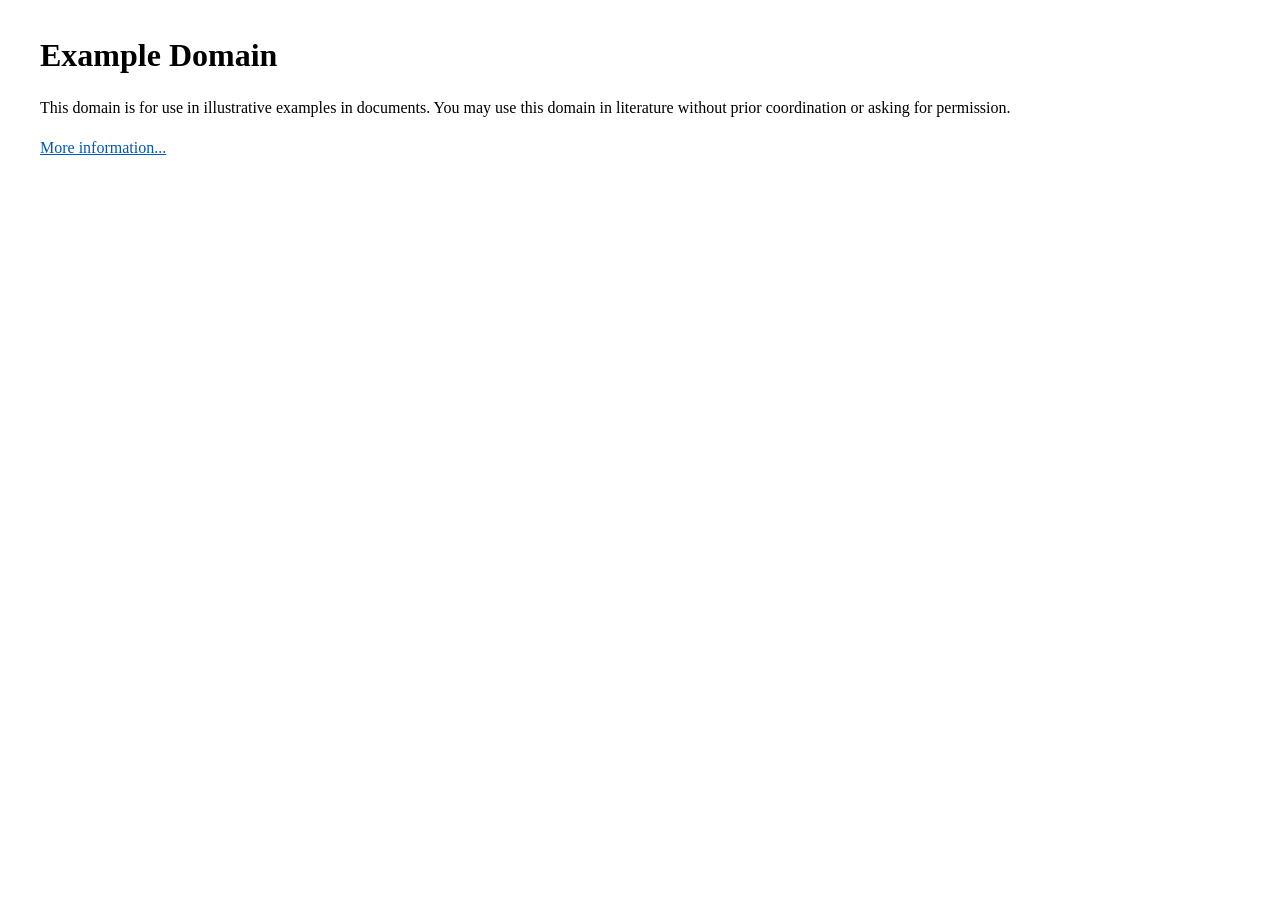
==== commit 87e625e7: "Implement UI plan" ====
--- a/index.html
+++ b/index.html
@@ -1,29 +1,68 @@
 <!DOCTYPE html>
 <html lang="en">
-  <head>
-    <meta charset="UTF-8" />
-    <meta name="viewport" content="width=device-width, initial-scale=1.0" />
-    <title>Example Domain</title>
-    <link rel="stylesheet" href="styles.css" />
-  </head>
-  <body>
-    <!-- Page wrapper / centering container -->
-    <div class="container">
+<head>
+  <meta charset="UTF-8" />
+  <meta name="viewport" content="width=device-width, initial-scale=1.0" />
+  <title>Example Domain</title>
+  <style>
+    /* Base reset & tokens */
+    body {
+      background: #ffffff;
+      color: #000000;
+      font-family: Georgia, "Times New Roman", Times, serif;
+      font-size: 16px;
+      margin: 0;
+      padding: 1em;
+    }
 
-      <!-- Heading component -->
-      <h1>Example Domain</h1>
+    /* Centering container */
+    .container {
+      max-width: 1200px;
+      margin: 0 auto;
+      padding: 0 1em;
+    }
 
-      <!-- Body paragraph: plain text description -->
-      <p>
-        This domain is for use in illustrative examples in documents.
-        You may use this domain in literature without prior coordination or asking for permission.
-      </p>
+    /* Heading */
+    h1 {
+      font-family: Georgia, "Times New Roman", Times, serif;
+      font-weight: 700;
+      color: #000000;
+      margin: 0.67em 0;
+    }
 
-      <!-- Body paragraph with inline hyperlink -->
-      <p>
-        <a href="https://www.iana.org/domains/reserved">More information...</a>
-      </p>
+    /* Body paragraphs */
+    p {
+      font-family: Georgia, "Times New Roman", Times, serif;
+      font-size: 16px;
+      color: #000000;
+      line-height: 1.5;
+    }
 
-    </div>
-  </body>
+    /* Anchor / CTA link */
+    a {
+      color: #0057b8;
+      text-decoration: underline;
+    }
+
+    a:visited {
+      color: #0057b8;
+    }
+
+    a:hover {
+      color: #003d82;
+    }
+  </style>
+</head>
+<body>
+  <div class="container">
+    <h1>Example Domain</h1>
+    <p>
+      This domain is for use in illustrative examples in documents. You may use this
+      domain in literature without prior coordination or asking for permission.
+    </p>
+    <p>
+      <a href="https://www.iana.org/domains/reserved">More information...</a>
+    </p>
+  </div>
+</body>
 </html>
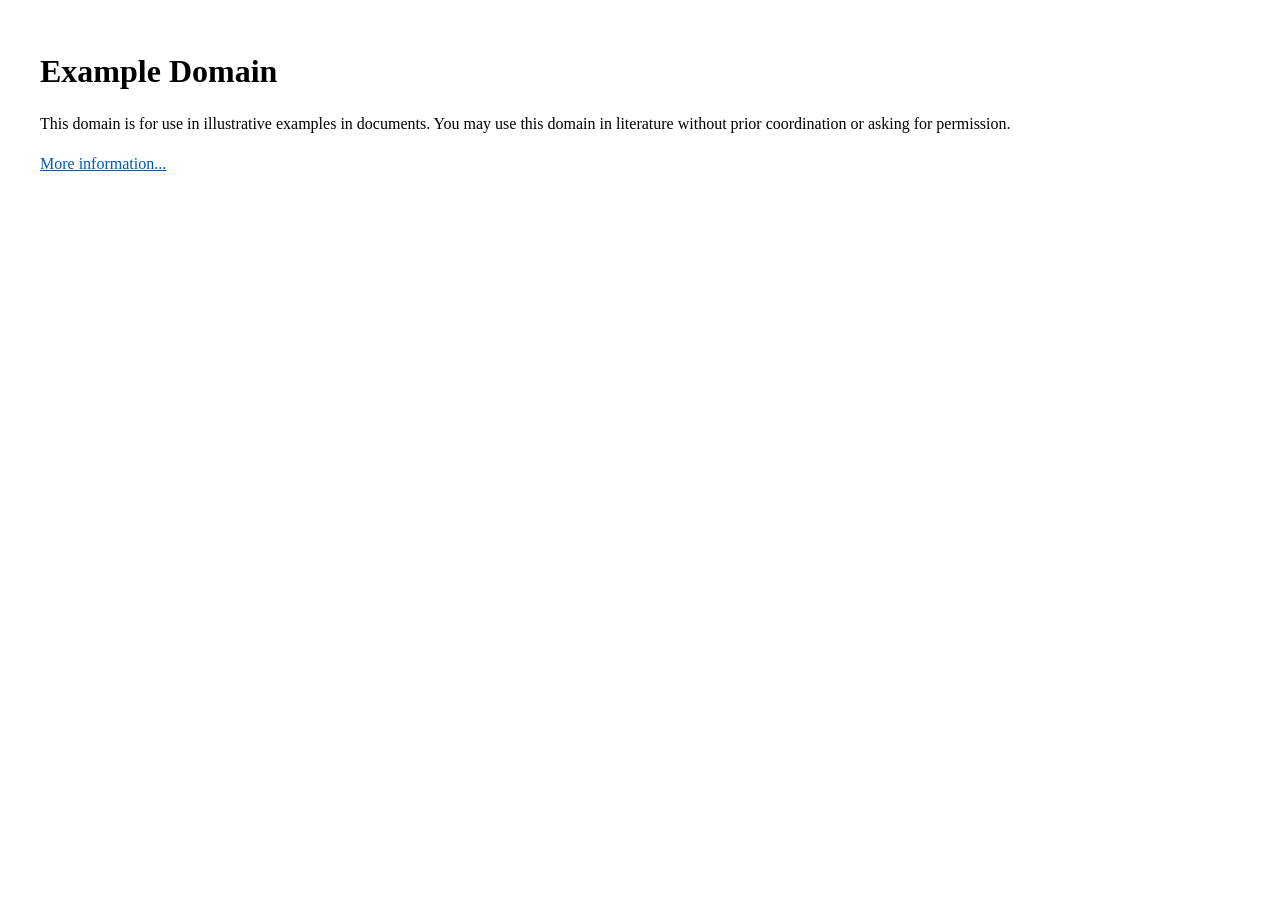
==== commit 68292fd9: "Implement UI plan" ====
--- a/index.html
+++ b/index.html
@@ -7,11 +7,10 @@
   <style>
     /* Base reset & tokens */
     body {
+      font-family: Georgia, "Times New Roman", Times, serif;
       background: #ffffff;
       color: #000000;
-      font-family: Georgia, "Times New Roman", Times, serif;
-      font-size: 16px;
-      margin: 0;
+      margin: 1em auto;
       padding: 1em;
     }
 
@@ -43,26 +42,13 @@
       color: #0057b8;
       text-decoration: underline;
     }
-
-    a:visited {
-      color: #0057b8;
-    }
-
-    a:hover {
-      color: #003d82;
-    }
   </style>
 </head>
 <body>
   <div class="container">
     <h1>Example Domain</h1>
-    <p>
-      This domain is for use in illustrative examples in documents. You may use this
-      domain in literature without prior coordination or asking for permission.
-    </p>
-    <p>
-      <a href="https://www.iana.org/domains/reserved">More information...</a>
-    </p>
+    <p>This domain is for use in illustrative examples in documents. You may use this domain in literature without prior coordination or asking for permission.</p>
+    <p><a href="https://www.iana.org/domains/reserved">More information...</a></p>
   </div>
 </body>
 </html>
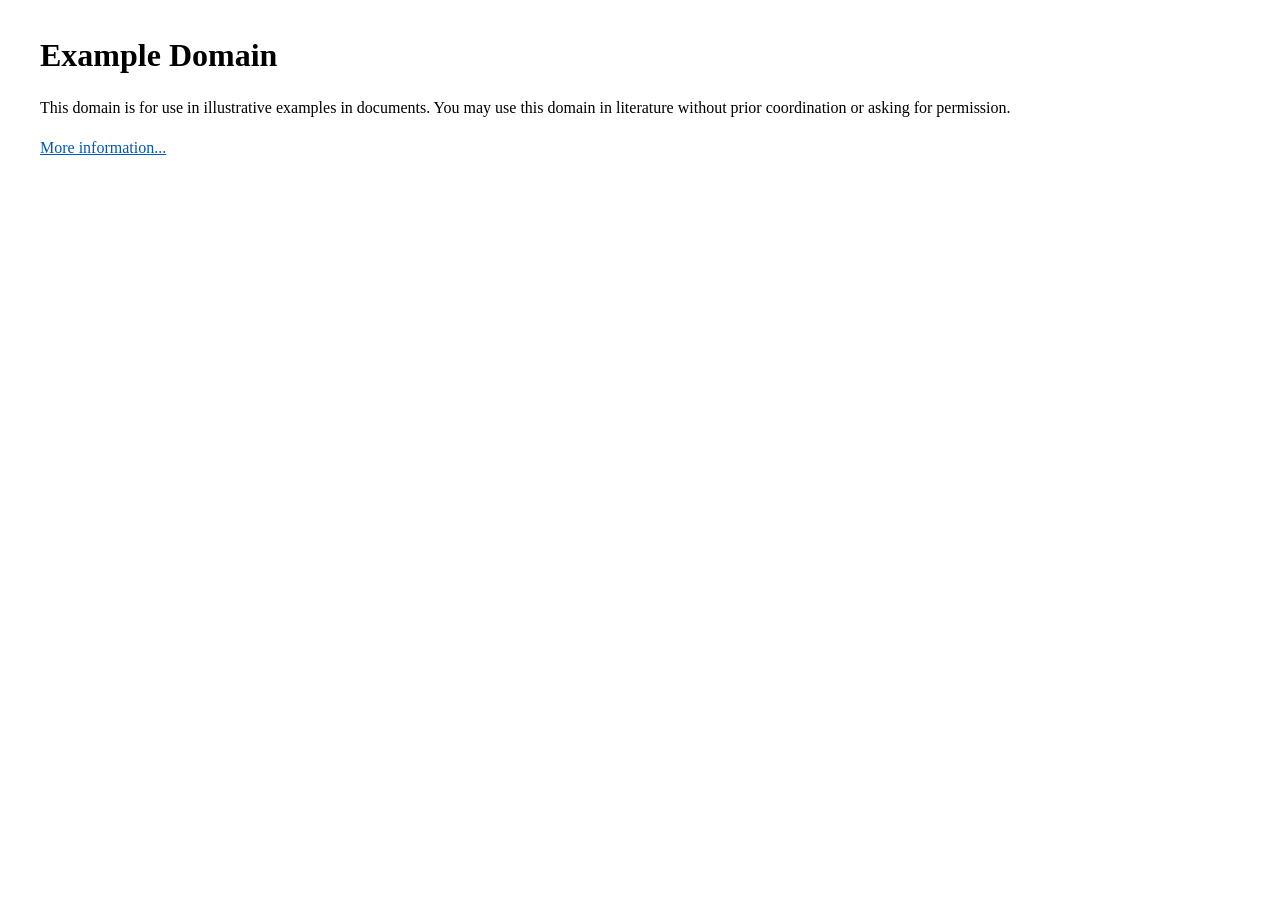
==== commit 6c965040: "Implement UI plan" ====
--- a/index.html
+++ b/index.html
@@ -5,42 +5,39 @@
   <meta name="viewport" content="width=device-width, initial-scale=1.0" />
   <title>Example Domain</title>
   <style>
-    /* Base reset & tokens */
     body {
+      background-color: #ffffff;
+      color: #000000;
       font-family: Georgia, "Times New Roman", Times, serif;
-      background: #ffffff;
-      color: #000000;
-      margin: 1em auto;
+      font-size: 16px;
+      margin: 0;
       padding: 1em;
     }
 
-    /* Centering container */
+    a {
+      color: #0057b8;
+      text-decoration: underline;
+    }
+
     .container {
       max-width: 1200px;
       margin: 0 auto;
       padding: 0 1em;
     }
 
-    /* Heading */
     h1 {
       font-family: Georgia, "Times New Roman", Times, serif;
       font-weight: 700;
       color: #000000;
+      font-size: 2em;
       margin: 0.67em 0;
     }
 
-    /* Body paragraphs */
     p {
       font-family: Georgia, "Times New Roman", Times, serif;
       font-size: 16px;
       color: #000000;
       line-height: 1.5;
-    }
-
-    /* Anchor / CTA link */
-    a {
-      color: #0057b8;
-      text-decoration: underline;
     }
   </style>
 </head>
